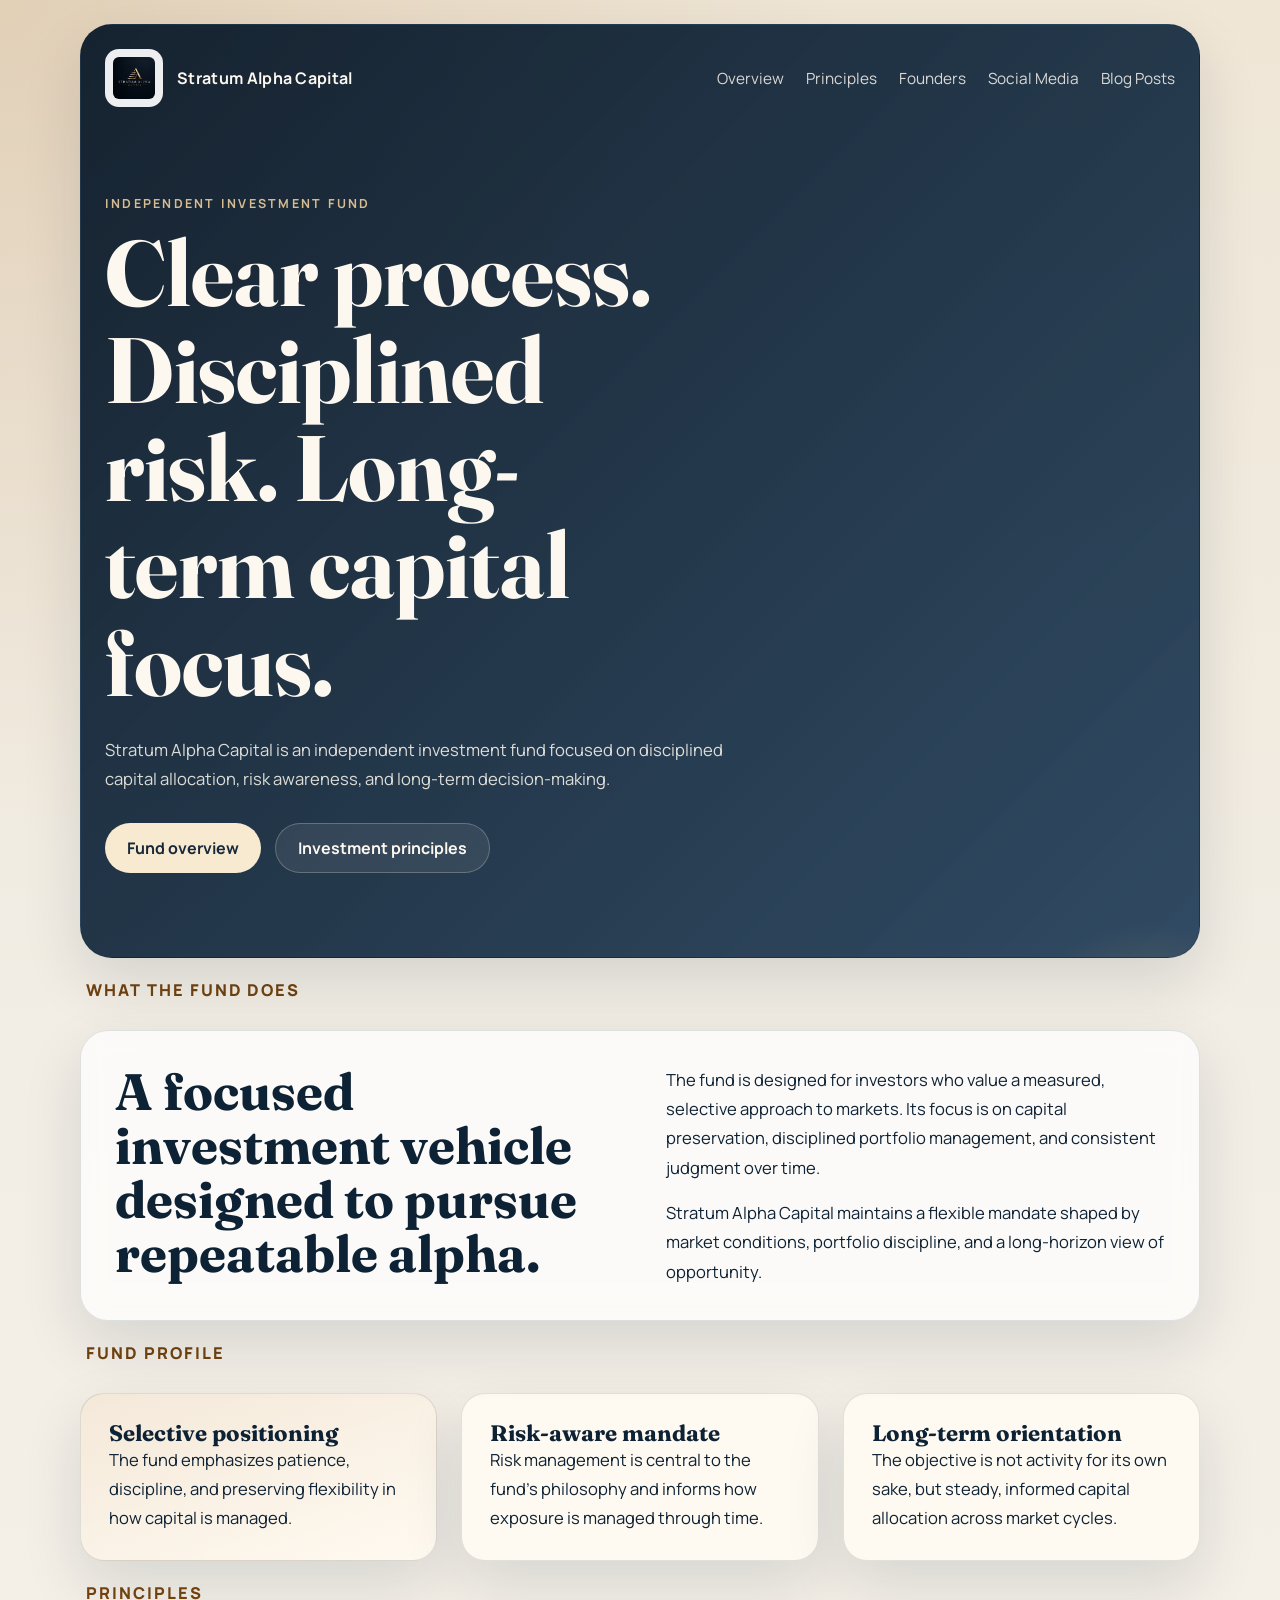
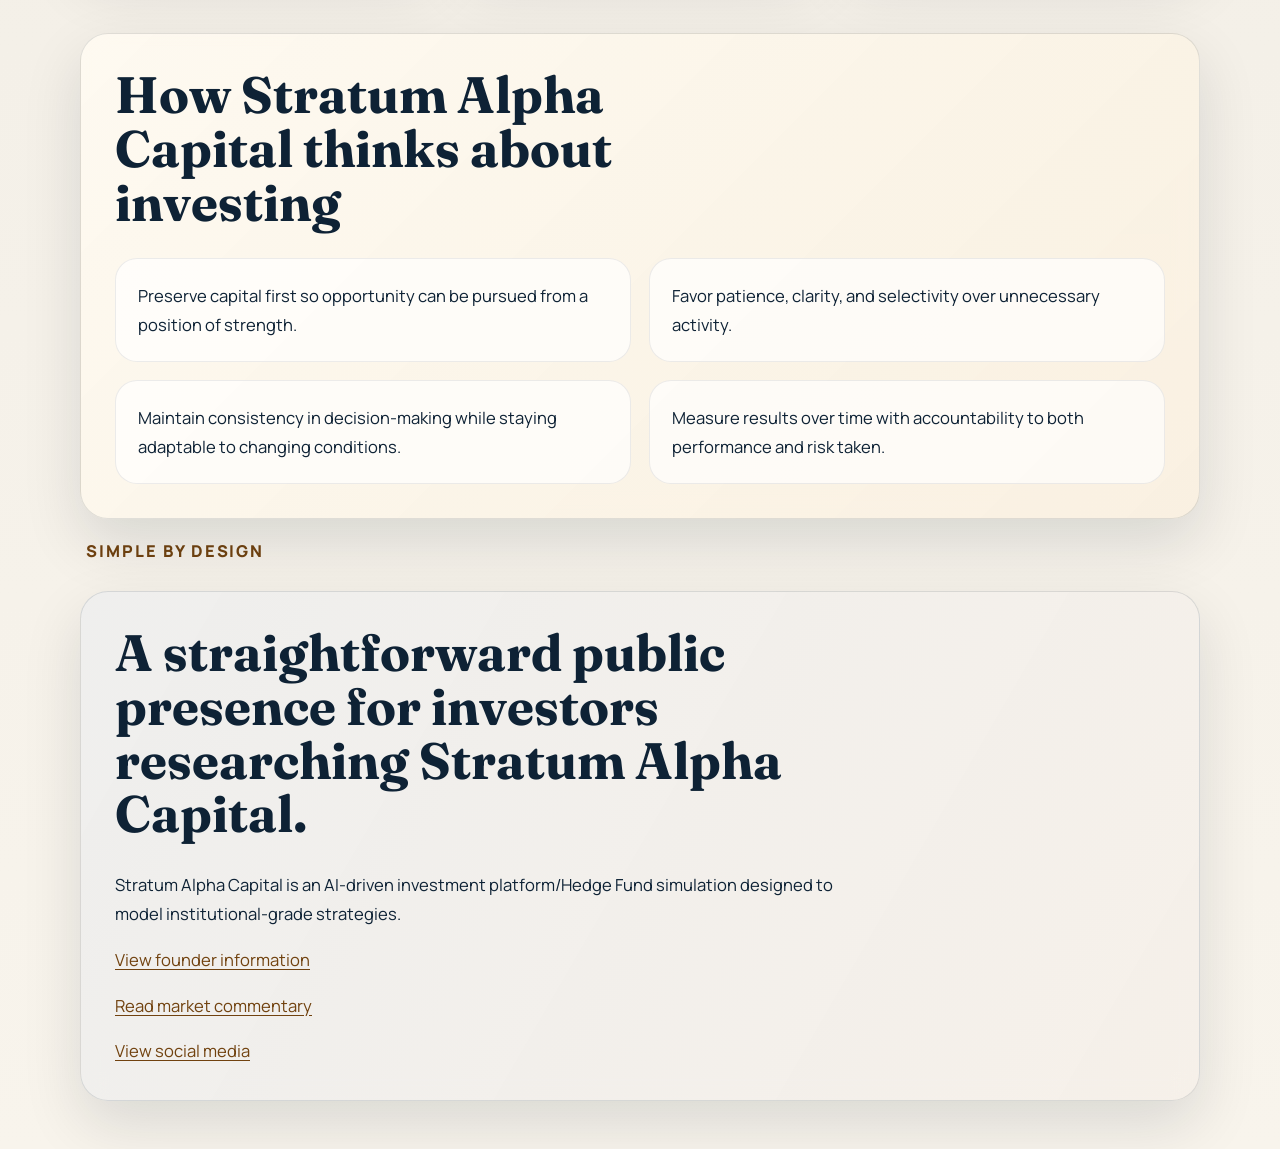
==== index.html @ b0ada4b4 "Update homepage footer copy" ====
<!DOCTYPE html>
<html lang="en">
<head>
  <meta charset="UTF-8">
  <meta name="viewport" content="width=device-width, initial-scale=1.0">
  <title>Stratum Alpha Capital | Disciplined Investment Strategy</title>
  <meta
    name="description"
    content="Stratum Alpha Capital is a disciplined investment fund focused on research, risk management, and consistent decision-making across liquid markets."
  >
  <meta name="robots" content="index, follow">
  <meta name="theme-color" content="#0d1b2a">
  <meta property="og:title" content="Stratum Alpha Capital">
  <meta
    property="og:description"
    content="A disciplined investment fund focused on research, risk management, and repeatable capital allocation."
  >
  <meta property="og:type" content="website">
  <link rel="canonical" href="https://www.stratumalphacapital.com/">
  <link rel="preconnect" href="https://fonts.googleapis.com">
  <link rel="preconnect" href="https://fonts.gstatic.com" crossorigin>
  <link
    href="https://fonts.googleapis.com/css2?family=Fraunces:wght@500;600;700&family=Manrope:wght@400;500;600;700&display=swap"
    rel="stylesheet"
  >
  <link rel="stylesheet" href="styles.css">
  <script type="application/ld+json">
    {
      "@context": "https://schema.org",
      "@type": "Organization",
      "name": "Stratum Alpha Capital",
      "description": "A disciplined investment fund focused on research, risk management, and repeatable capital allocation."
    }
  </script>
</head>
<body>
  <div class="page-shell">
    <header class="hero">
      <nav class="topbar" aria-label="Primary">
        <a class="brand" href="#top" aria-label="Stratum Alpha Capital home">
          <img src="assets/stratum-alpha-capital-logo.png" alt="Stratum Alpha Capital logo">
          <span>Stratum Alpha Capital</span>
        </a>
        <div class="nav-links">
          <a href="#overview">Overview</a>
          <a href="#principles">Principles</a>
          <a href="founders.html">Founders</a>
          <a href="social.html">Social Media</a>
          <a href="blog.html">Blog Posts</a>
        </div>
      </nav>

      <section class="hero-copy" id="top">
        <p class="eyebrow">Independent investment fund</p>
        <h1>Clear process. Disciplined risk. Long-term capital focus.</h1>
        <p class="lead">
          Stratum Alpha Capital is an independent investment fund focused on disciplined capital
          allocation, risk awareness, and long-term decision-making.
        </p>
        <div class="hero-actions">
          <a class="button button-primary" href="#overview">Fund overview</a>
          <a class="button button-secondary" href="#principles">Investment principles</a>
        </div>
      </section>
    </header>

    <main>
      <section class="profile-section" id="overview">
        <div class="section-heading">
          <p class="section-label">What the fund does</p>
        </div>
        <div class="panel two-column">
          <div>
            <h2>A focused investment vehicle designed to pursue repeatable alpha.</h2>
          </div>
          <div class="body-copy">
            <p>
              The fund is designed for investors who value a measured, selective approach to markets.
              Its focus is on capital preservation, disciplined portfolio management, and consistent judgment over time.
            </p>
            <p>
              Stratum Alpha Capital maintains a flexible mandate shaped by market conditions, portfolio
              discipline, and a long-horizon view of opportunity.
            </p>
          </div>
        </div>
      </section>

      <section class="profile-section">
        <div class="section-heading">
          <p class="section-label">Fund profile</p>
        </div>
        <div class="grid-section">
          <article class="card accent-card">
            <h3>Selective positioning</h3>
          <p>
            The fund emphasizes patience, discipline, and preserving flexibility in how capital is managed.
          </p>
        </article>
        <article class="card">
          <h3>Risk-aware mandate</h3>
          <p>
            Risk management is central to the fund's philosophy and informs how exposure is managed through time.
          </p>
        </article>
        <article class="card">
          <h3>Long-term orientation</h3>
          <p>
            The objective is not activity for its own sake, but steady, informed capital allocation across market cycles.
          </p>
        </article>
        </div>
      </section>

      <section class="profile-section" id="principles">
        <div class="section-heading">
          <p class="section-label">Principles</p>
        </div>
        <div class="panel principles-panel">
          <div class="panel-heading">
            <h2>How Stratum Alpha Capital thinks about investing</h2>
          </div>
          <div class="principles-list">
            <div>
              <p>Preserve capital first so opportunity can be pursued from a position of strength.</p>
            </div>
            <div>
              <p>Favor patience, clarity, and selectivity over unnecessary activity.</p>
            </div>
            <div>
              <p>Maintain consistency in decision-making while staying adaptable to changing conditions.</p>
            </div>
            <div>
              <p>Measure results over time with accountability to both performance and risk taken.</p>
            </div>
          </div>
        </div>
      </section>

      <section class="profile-section">
        <div class="section-heading">
          <p class="section-label">Simple by design</p>
        </div>
        <div class="closing">
          <div class="closing-copy">
            <h2>A straightforward public presence for investors researching Stratum Alpha Capital.</h2>
            <p>
              <br>
              Stratum Alpha Capital is an AI-driven investment platform/Hedge Fund simulation designed to model institutional-grade strategies.
            </p>
            <p>
              <a class="text-link" href="founders.html">View founder information</a>
            </p>
            <p>
              <a class="text-link" href="blog.html">Read market commentary</a>
            </p>
            <p>
              <a class="text-link" href="social.html">View social media</a>
            </p>
          </div>
        </div>
      </section>
    </main>
  </div>
</body>
</html>
---- styles.css ----
:root {
  --bg: #f2eee6;
  --surface: rgba(255, 255, 255, 0.72);
  --surface-strong: #fffaf1;
  --ink: #0e2235;
  --muted: #536273;
  --line: rgba(14, 34, 53, 0.12);
  --accent: #a56a2a;
  --accent-deep: #71420f;
  --hero: linear-gradient(135deg, rgba(13, 27, 42, 0.96), rgba(27, 56, 84, 0.9));
  --shadow: 0 24px 60px rgba(11, 25, 40, 0.12);
}

* {
  box-sizing: border-box;
}

html {
  scroll-behavior: smooth;
}

body {
  margin: 0;
  font-family: "Manrope", "Segoe UI", sans-serif;
  color: var(--ink);
  background:
    radial-gradient(circle at top left, rgba(165, 106, 42, 0.18), transparent 28%),
    linear-gradient(180deg, #efe6d6 0%, var(--bg) 40%, #f8f4ec 100%);
}

img {
  display: block;
  max-width: 100%;
}

a {
  color: inherit;
  text-decoration: none;
}

.text-link {
  color: var(--accent-deep);
  text-decoration: underline;
  text-underline-offset: 3px;
}

.page-shell {
  width: min(1120px, calc(100% - 32px));
  margin: 24px auto 48px;
}

.hero,
.panel,
.card,
.closing {
  border: 1px solid var(--line);
  box-shadow: var(--shadow);
}

.hero {
  position: relative;
  overflow: hidden;
  padding: 24px;
  border-radius: 32px;
  background: var(--hero);
  color: #fdf8ef;
}

.founders-hero .hero-copy {
  max-width: 560px;
  padding-bottom: 42px;
}

.hero::after {
  content: "";
  position: absolute;
  inset: auto -10% -30% auto;
  width: 320px;
  height: 320px;
  border-radius: 50%;
  background: radial-gradient(circle, rgba(212, 174, 113, 0.3), transparent 68%);
}

.topbar {
  display: flex;
  align-items: center;
  justify-content: space-between;
  gap: 20px;
}

.brand {
  display: inline-flex;
  align-items: center;
  gap: 14px;
  font-weight: 700;
  letter-spacing: 0.02em;
}

.brand img {
  width: 58px;
  height: 58px;
  object-fit: contain;
  border-radius: 14px;
  background: rgba(255, 255, 255, 0.92);
  padding: 8px;
}

.nav-links {
  display: flex;
  gap: 22px;
  color: rgba(253, 248, 239, 0.84);
  font-size: 0.96rem;
}

.hero-copy {
  position: relative;
  z-index: 1;
  max-width: 720px;
  padding: 88px 0 60px;
}

.eyebrow,
.section-label {
  margin: 0 0 12px;
  text-transform: uppercase;
  font-weight: 700;
}

.eyebrow {
  letter-spacing: 0.18em;
  font-size: 0.78rem;
  color: #d5bc91;
}

.section-label {
  letter-spacing: 0.12em;
  font-size: 1.02rem;
  font-weight: 800;
  line-height: 1.1;
}

h1,
h2,
h3 {
  margin: 0;
  font-family: "Fraunces", Georgia, serif;
  line-height: 1.05;
}

h1 {
  font-size: clamp(3rem, 8vw, 5.8rem);
  max-width: 10ch;
}

h2 {
  font-size: clamp(2rem, 4vw, 3.2rem);
}

h3 {
  font-size: 1.4rem;
}

.lead,
.body-copy p,
.card p,
.closing-copy p,
.principles-list p {
  line-height: 1.75;
  font-size: 1.04rem;
}

.lead {
  max-width: 620px;
  margin: 24px 0 0;
  color: rgba(253, 248, 239, 0.86);
}

.hero-actions {
  display: flex;
  flex-wrap: wrap;
  gap: 14px;
  margin-top: 30px;
}

.button {
  display: inline-flex;
  align-items: center;
  justify-content: center;
  min-height: 50px;
  padding: 0 22px;
  border-radius: 999px;
  font-weight: 700;
  transition: transform 180ms ease, background-color 180ms ease, color 180ms ease;
}

.button:hover {
  transform: translateY(-1px);
}

.button-primary {
  background: #f8ead0;
  color: #17283b;
}

.button-secondary {
  border: 1px solid rgba(253, 248, 239, 0.24);
  background: rgba(253, 248, 239, 0.08);
}

main {
  display: grid;
  gap: 24px;
  margin-top: 24px;
}

.panel,
.closing {
  border-radius: 28px;
  padding: 34px;
  background: var(--surface);
  backdrop-filter: blur(12px);
}

.two-column {
  display: grid;
  grid-template-columns: 1.05fr 1fr;
  gap: 28px;
  align-items: start;
}

.section-label {
  color: var(--accent-deep);
}

.body-copy p:first-child,
.card p,
.closing-copy p,
.principles-list p {
  margin-top: 0;
}

.body-copy p:last-child,
.card p:last-child,
.closing-copy p:last-child,
.principles-list p:last-child {
  margin-bottom: 0;
}

.profile-section {
  display: grid;
  gap: 18px;
}

.section-heading {
  padding: 0 6px;
}

.grid-section {
  display: grid;
  grid-template-columns: repeat(3, minmax(0, 1fr));
  gap: 24px;
}

.card {
  padding: 28px;
  border-radius: 24px;
  background: var(--surface-strong);
}

.accent-card {
  background:
    linear-gradient(160deg, rgba(165, 106, 42, 0.12), rgba(255, 250, 241, 0.96)),
    var(--surface-strong);
}

.principles-panel {
  background:
    linear-gradient(135deg, rgba(255, 250, 241, 0.88), rgba(249, 240, 224, 0.92));
}

.panel-heading {
  max-width: 640px;
}

.principles-list {
  display: grid;
  grid-template-columns: repeat(2, minmax(0, 1fr));
  gap: 18px;
  margin-top: 28px;
}

.principles-list div {
  padding: 22px;
  border-radius: 22px;
  background: rgba(255, 255, 255, 0.65);
  border: 1px solid rgba(14, 34, 53, 0.08);
}


.closing {
  background:
    linear-gradient(120deg, rgba(13, 27, 42, 0.06), rgba(165, 106, 42, 0.08)),
    var(--surface);
}

.closing-copy {
  max-width: 760px;
}

.blog-post-list {
  display: grid;
  gap: 24px;
}

.blog-post-card {
  padding: 34px;
}

.blog-post-copy {
  max-width: 820px;
}

.blog-post-summary {
  margin: 18px 0 0;
  font-weight: 700;
  color: var(--muted);
}

.blog-post-links {
  display: flex;
  flex-wrap: wrap;
  gap: 16px;
  margin-top: 20px;
}

.blog-post-copy code {
  padding: 2px 8px;
  border-radius: 999px;
  background: rgba(14, 34, 53, 0.08);
  font-family: "Manrope", "Segoe UI", sans-serif;
  font-size: 0.94rem;
}

@media (max-width: 900px) {
  .topbar,
  .two-column,
  .grid-section,
  .principles-list {
    grid-template-columns: 1fr;
  }

  .topbar {
    flex-direction: column;
    align-items: flex-start;
  }

  .nav-links {
    flex-wrap: wrap;
    gap: 14px;
  }

  .hero-copy {
    padding-top: 54px;
  }
}

@media (max-width: 640px) {
  .page-shell {
    width: min(100% - 20px, 1120px);
    margin: 10px auto 24px;
  }

  .hero,
  .panel,
  .card,
  .closing {
    border-radius: 24px;
  }

  .hero,
  .panel,
  .closing,
  .card {
    padding: 22px;
  }

  h1 {
    max-width: 12ch;
  }

  .button {
    width: 100%;
  }
}
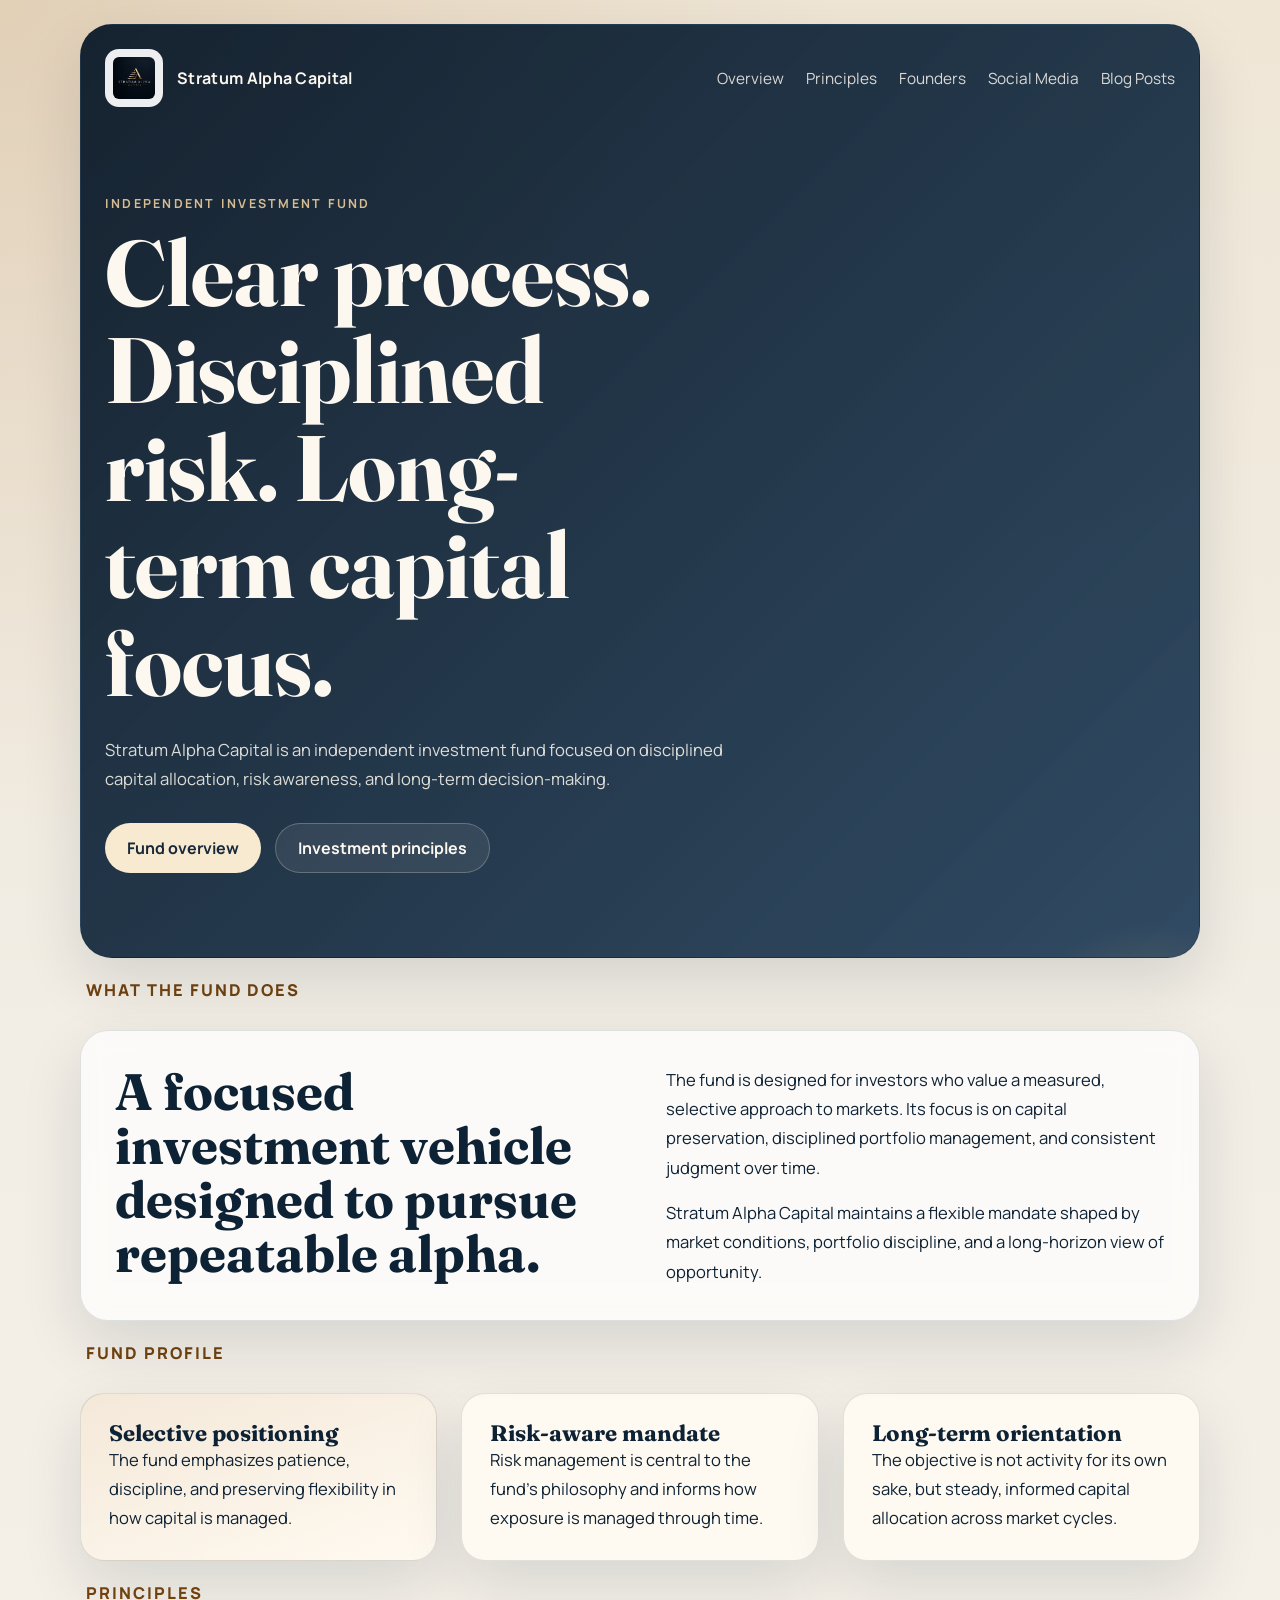
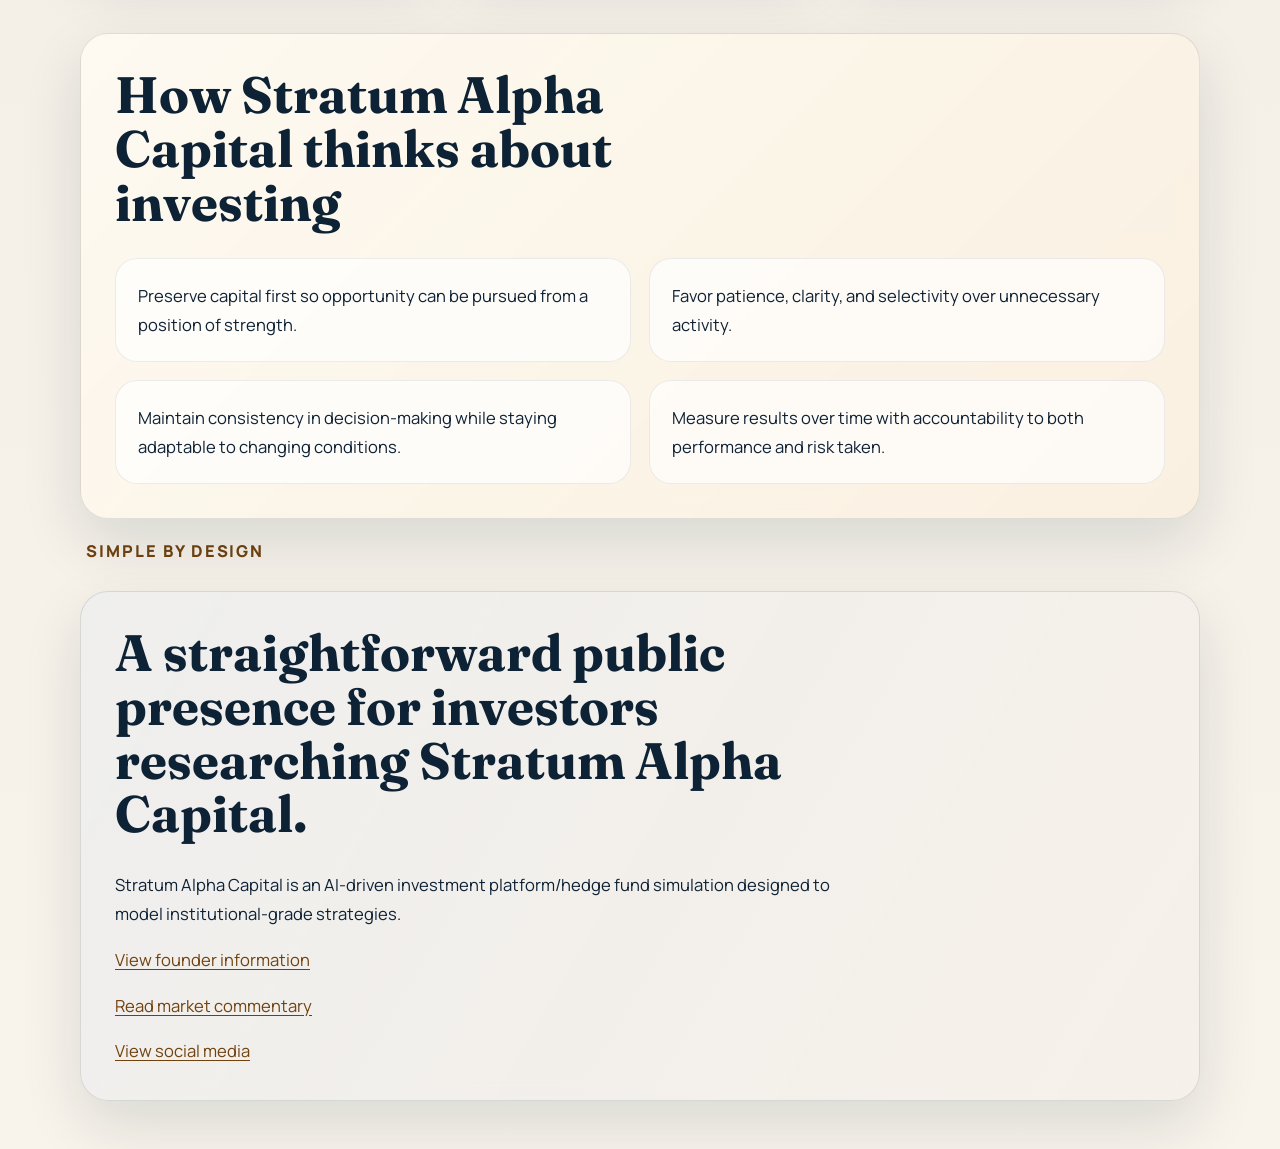
==== commit 11346cf8: "Lowercase hedge fund in footer" ====
--- a/index.html
+++ b/index.html
@@ -146,7 +146,7 @@
             <h2>A straightforward public presence for investors researching Stratum Alpha Capital.</h2>
             <p>
               <br>
-              Stratum Alpha Capital is an AI-driven investment platform/Hedge Fund simulation designed to model institutional-grade strategies.
+              Stratum Alpha Capital is an AI-driven investment platform/hedge fund simulation designed to model institutional-grade strategies.
             </p>
             <p>
               <a class="text-link" href="founders.html">View founder information</a>
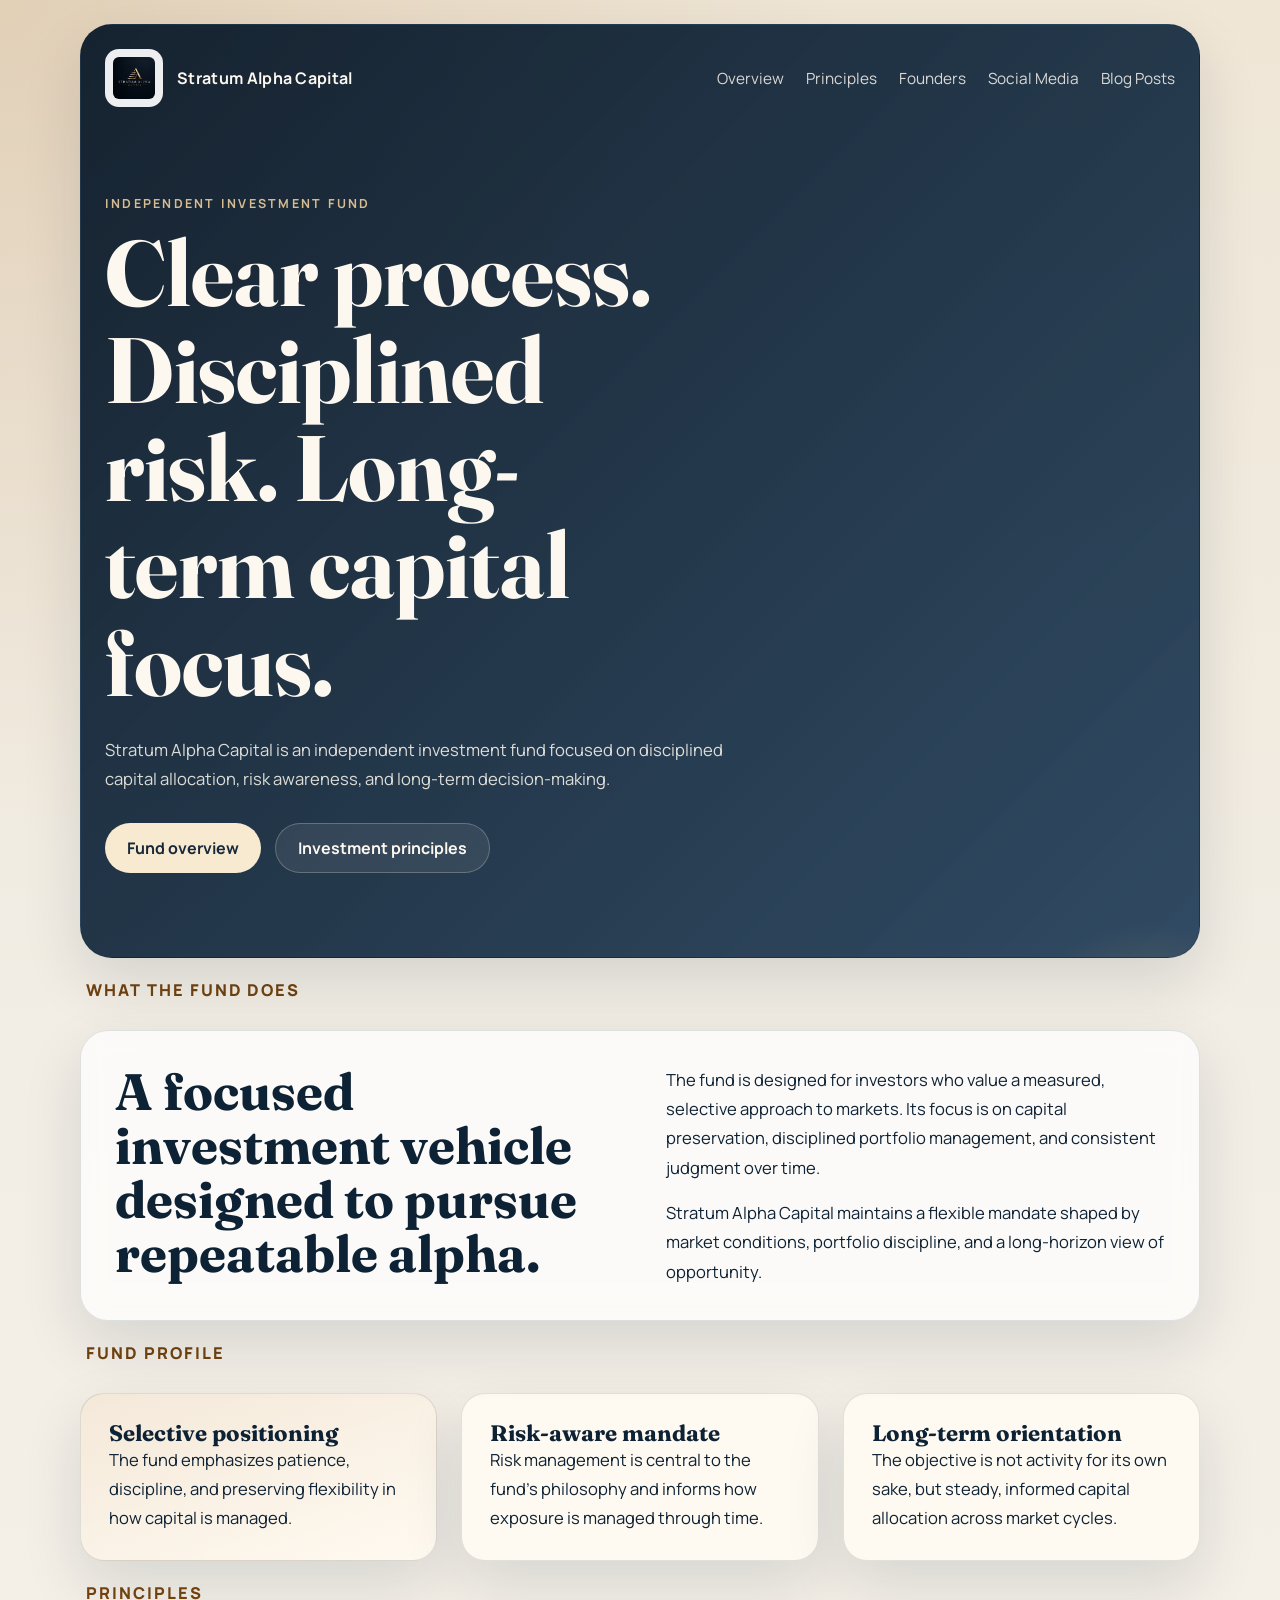
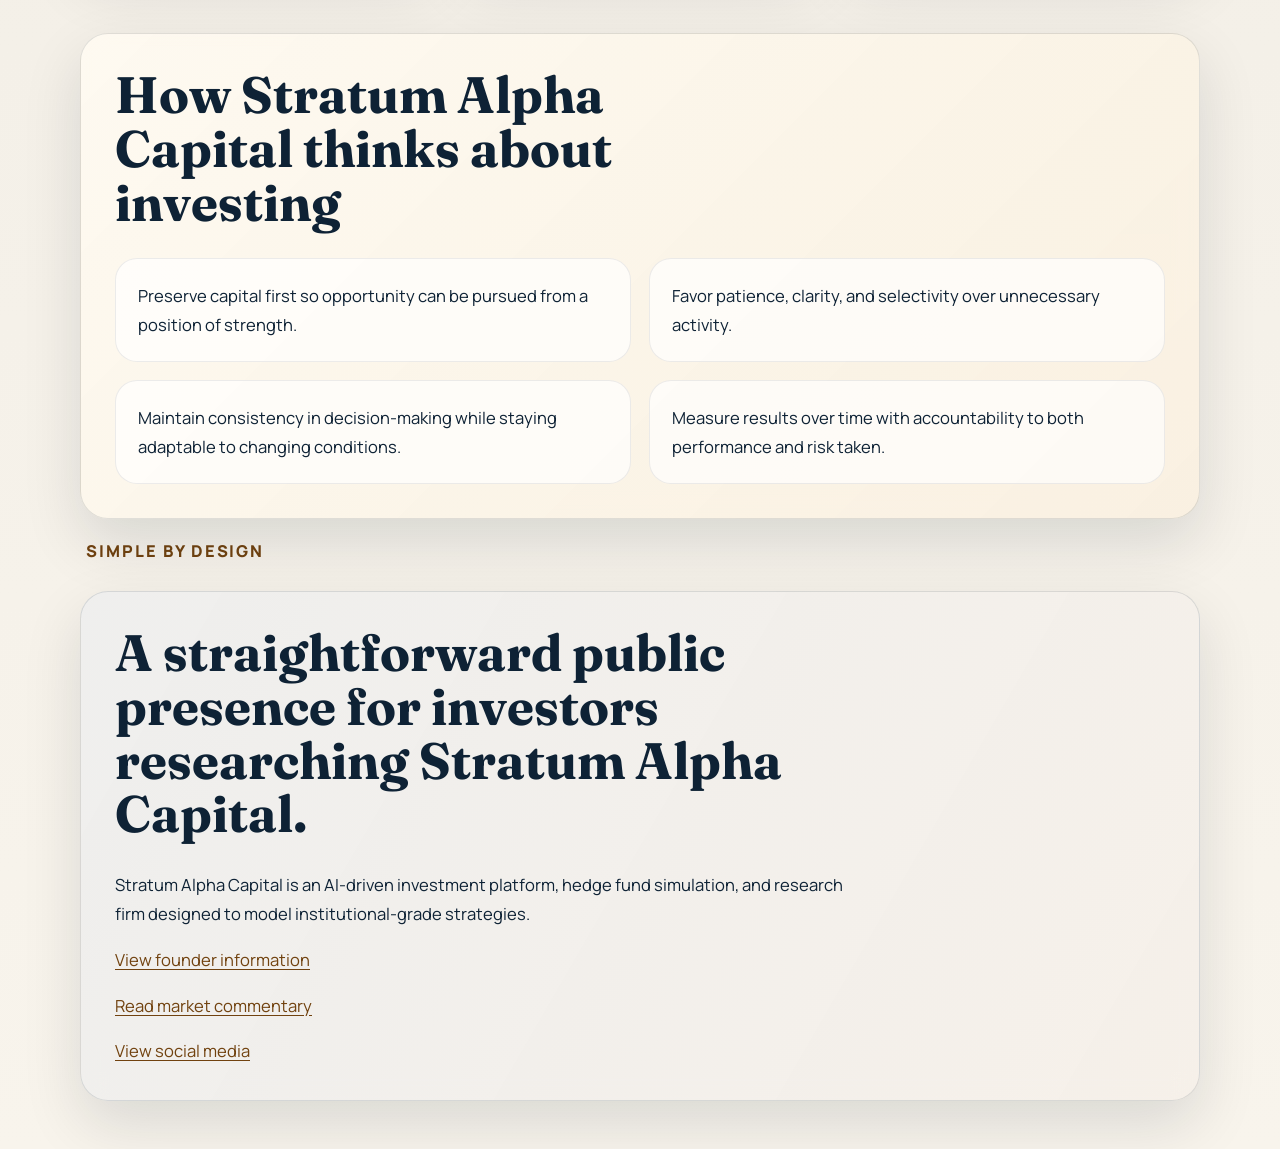
==== commit 59875102: "Update homepage footer copy" ====
--- a/index.html
+++ b/index.html
@@ -146,7 +146,7 @@
             <h2>A straightforward public presence for investors researching Stratum Alpha Capital.</h2>
             <p>
               <br>
-              Stratum Alpha Capital is an AI-driven investment platform/hedge fund simulation designed to model institutional-grade strategies.
+              Stratum Alpha Capital is an AI-driven investment platform, hedge fund simulation, and research firm designed to model institutional-grade strategies.
             </p>
             <p>
               <a class="text-link" href="founders.html">View founder information</a>
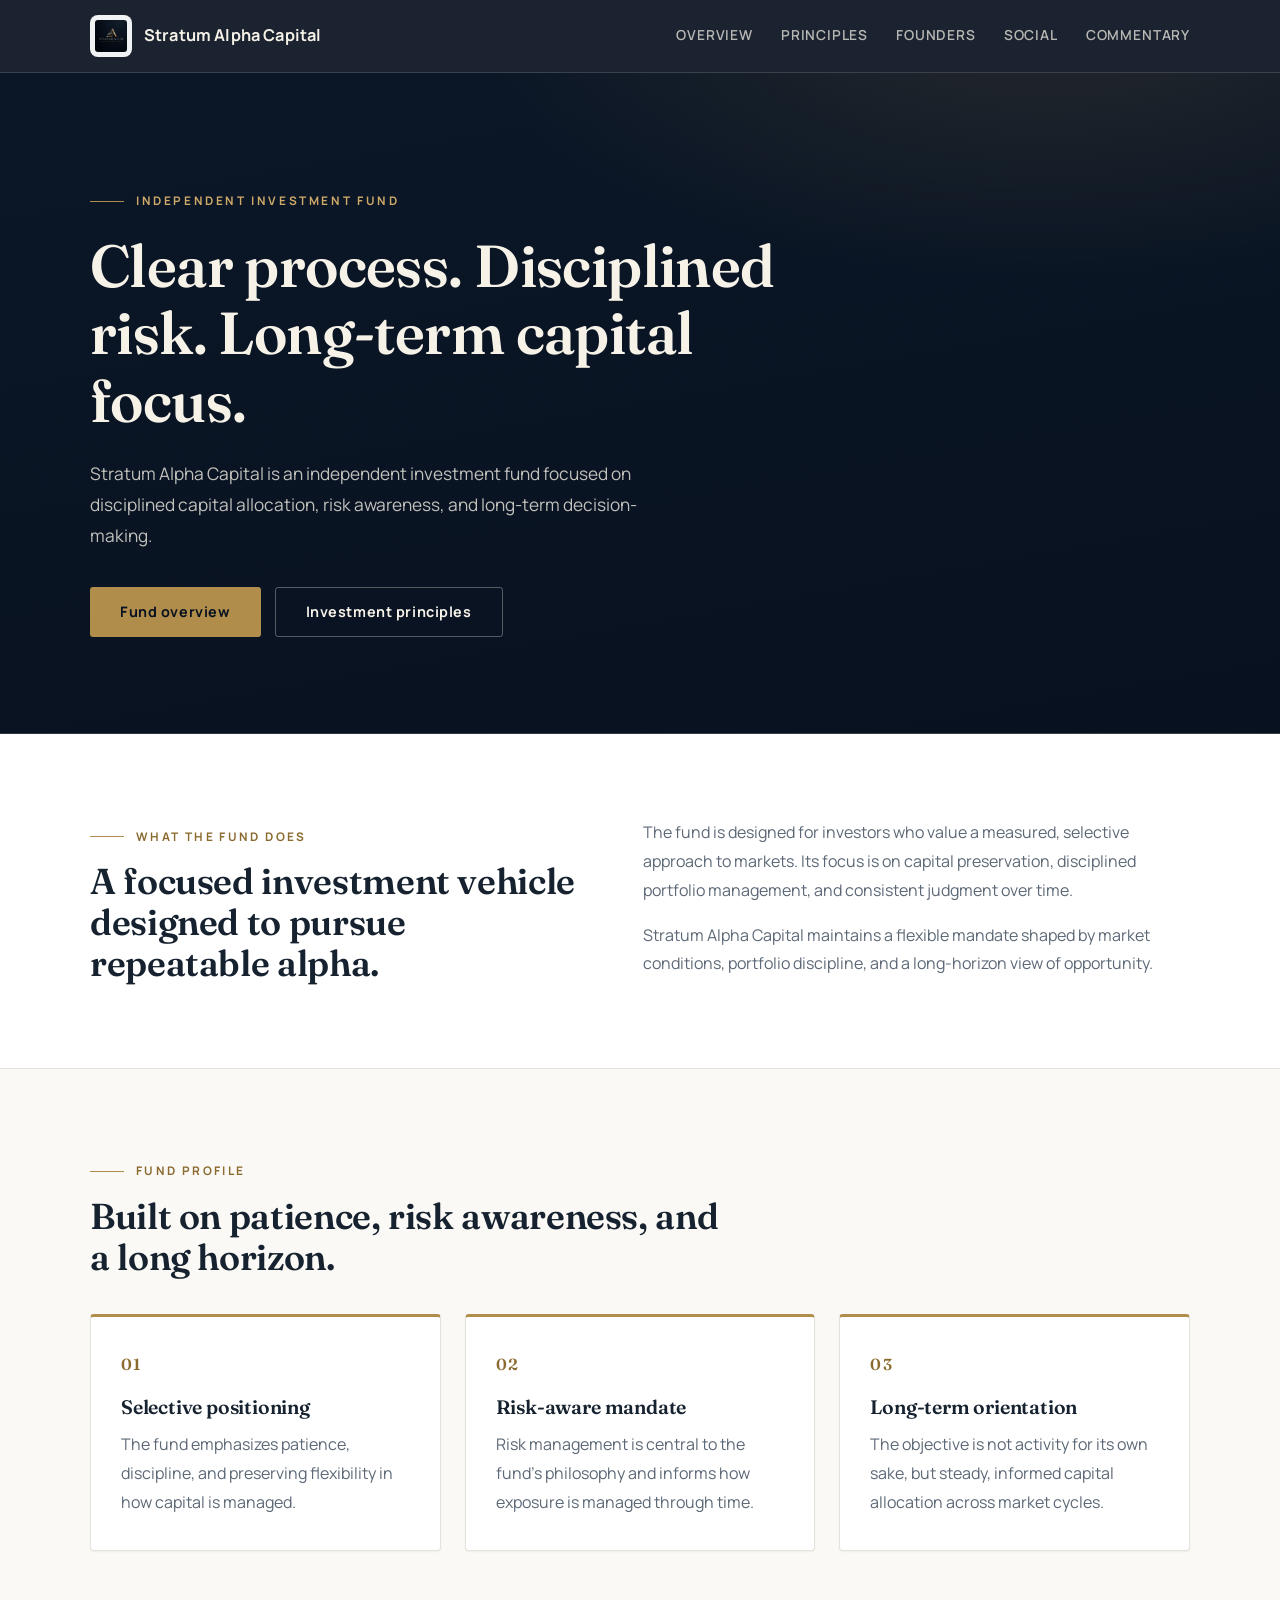
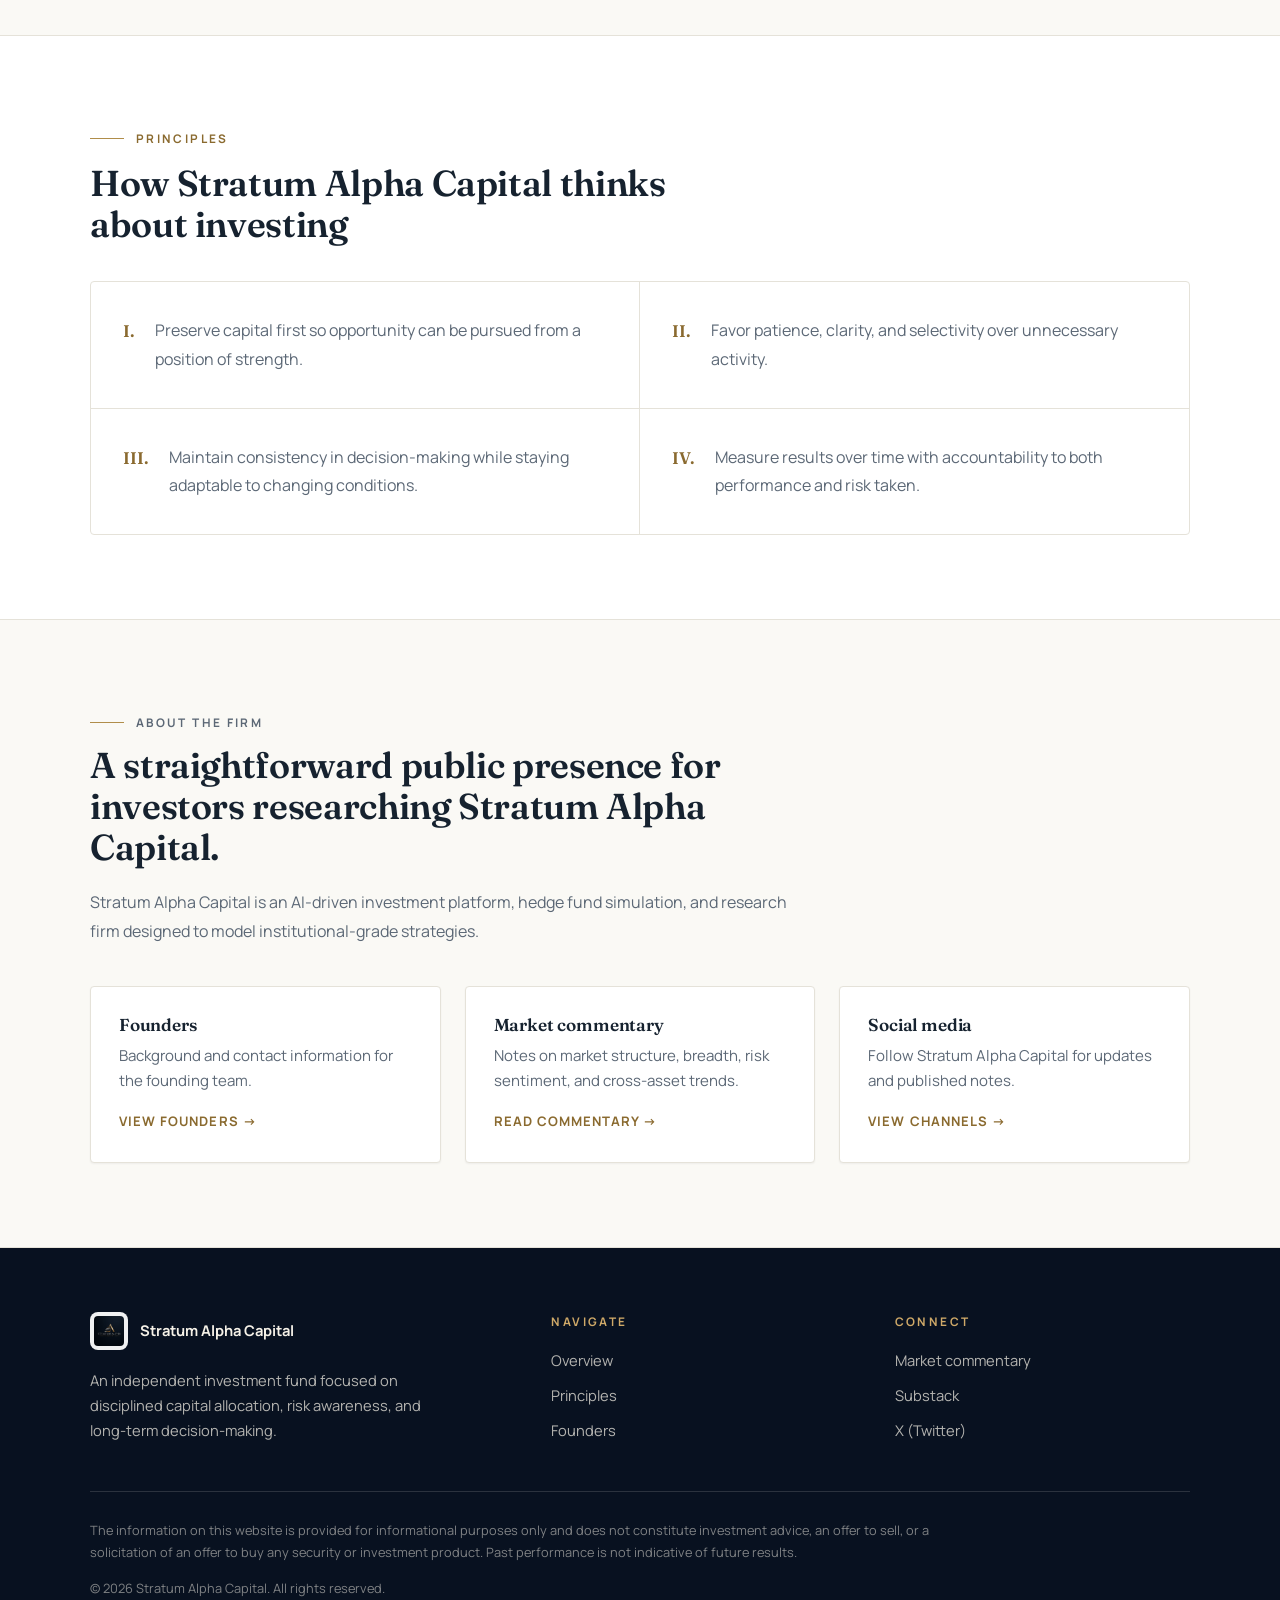
==== commit a07fda51: "Redesign site with a more professional, institutional look - Replace card-shell layout with full-wid" ====
--- a/index.html
+++ b/index.html
@@ -9,14 +9,16 @@
     content="Stratum Alpha Capital is a disciplined investment fund focused on research, risk management, and consistent decision-making across liquid markets."
   >
   <meta name="robots" content="index, follow">
-  <meta name="theme-color" content="#0d1b2a">
+  <meta name="theme-color" content="#081120">
   <meta property="og:title" content="Stratum Alpha Capital">
   <meta
     property="og:description"
     content="A disciplined investment fund focused on research, risk management, and repeatable capital allocation."
   >
   <meta property="og:type" content="website">
+  <meta property="og:url" content="https://www.stratumalphacapital.com/">
   <link rel="canonical" href="https://www.stratumalphacapital.com/">
+  <link rel="icon" type="image/png" href="assets/stratum-alpha-capital-logo.png">
   <link rel="preconnect" href="https://fonts.googleapis.com">
   <link rel="preconnect" href="https://fonts.gstatic.com" crossorigin>
   <link
@@ -29,30 +31,33 @@
       "@context": "https://schema.org",
       "@type": "Organization",
       "name": "Stratum Alpha Capital",
+      "url": "https://www.stratumalphacapital.com/",
       "description": "A disciplined investment fund focused on research, risk management, and repeatable capital allocation."
     }
   </script>
 </head>
-<body>
-  <div class="page-shell">
-    <header class="hero">
-      <nav class="topbar" aria-label="Primary">
-        <a class="brand" href="#top" aria-label="Stratum Alpha Capital home">
-          <img src="assets/stratum-alpha-capital-logo.png" alt="Stratum Alpha Capital logo">
-          <span>Stratum Alpha Capital</span>
-        </a>
-        <div class="nav-links">
-          <a href="#overview">Overview</a>
-          <a href="#principles">Principles</a>
-          <a href="founders.html">Founders</a>
-          <a href="social.html">Social Media</a>
-          <a href="blog.html">Blog Posts</a>
-        </div>
-      </nav>
-
-      <section class="hero-copy" id="top">
+<body id="top">
+  <header class="site-header">
+    <nav class="topbar container" aria-label="Primary">
+      <a class="brand" href="#top" aria-label="Stratum Alpha Capital home">
+        <img src="assets/stratum-alpha-capital-logo.png" alt="Stratum Alpha Capital logo">
+        <span>Stratum Alpha Capital</span>
+      </a>
+      <div class="nav-links">
+        <a href="#overview">Overview</a>
+        <a href="#principles">Principles</a>
+        <a href="founders.html">Founders</a>
+        <a href="social.html">Social</a>
+        <a href="blog.html">Commentary</a>
+      </div>
+    </nav>
+  </header>
+
+  <section class="hero">
+    <div class="container">
+      <div class="hero-copy">
         <p class="eyebrow">Independent investment fund</p>
-        <h1>Clear process. Disciplined risk. Long-term capital focus.</h1>
+        <h1>Clear process. Disciplined risk. Long&#8209;term capital focus.</h1>
         <p class="lead">
           Stratum Alpha Capital is an independent investment fund focused on disciplined capital
           allocation, risk awareness, and long-term decision-making.
@@ -61,106 +66,159 @@
           <a class="button button-primary" href="#overview">Fund overview</a>
           <a class="button button-secondary" href="#principles">Investment principles</a>
         </div>
-      </section>
-    </header>
-
-    <main>
-      <section class="profile-section" id="overview">
-        <div class="section-heading">
+      </div>
+    </div>
+  </section>
+
+  <main>
+    <section class="section section-alt" id="overview">
+      <div class="container two-column">
+        <div>
           <p class="section-label">What the fund does</p>
-        </div>
-        <div class="panel two-column">
-          <div>
-            <h2>A focused investment vehicle designed to pursue repeatable alpha.</h2>
-          </div>
-          <div class="body-copy">
-            <p>
-              The fund is designed for investors who value a measured, selective approach to markets.
-              Its focus is on capital preservation, disciplined portfolio management, and consistent judgment over time.
-            </p>
-            <p>
-              Stratum Alpha Capital maintains a flexible mandate shaped by market conditions, portfolio
-              discipline, and a long-horizon view of opportunity.
-            </p>
-          </div>
-        </div>
-      </section>
-
-      <section class="profile-section">
+          <h2>A focused investment vehicle designed to pursue repeatable alpha.</h2>
+        </div>
+        <div class="body-copy">
+          <p>
+            The fund is designed for investors who value a measured, selective approach to markets.
+            Its focus is on capital preservation, disciplined portfolio management, and consistent judgment over time.
+          </p>
+          <p>
+            Stratum Alpha Capital maintains a flexible mandate shaped by market conditions, portfolio
+            discipline, and a long-horizon view of opportunity.
+          </p>
+        </div>
+      </div>
+    </section>
+
+    <section class="section">
+      <div class="container">
         <div class="section-heading">
           <p class="section-label">Fund profile</p>
+          <h2>Built on patience, risk awareness, and a long horizon.</h2>
         </div>
         <div class="grid-section">
-          <article class="card accent-card">
+          <article class="card">
+            <span class="card-number">01</span>
             <h3>Selective positioning</h3>
-          <p>
-            The fund emphasizes patience, discipline, and preserving flexibility in how capital is managed.
-          </p>
-        </article>
-        <article class="card">
-          <h3>Risk-aware mandate</h3>
-          <p>
-            Risk management is central to the fund's philosophy and informs how exposure is managed through time.
-          </p>
-        </article>
-        <article class="card">
-          <h3>Long-term orientation</h3>
-          <p>
-            The objective is not activity for its own sake, but steady, informed capital allocation across market cycles.
-          </p>
-        </article>
-        </div>
-      </section>
-
-      <section class="profile-section" id="principles">
+            <p>
+              The fund emphasizes patience, discipline, and preserving flexibility in how capital is managed.
+            </p>
+          </article>
+          <article class="card">
+            <span class="card-number">02</span>
+            <h3>Risk-aware mandate</h3>
+            <p>
+              Risk management is central to the fund's philosophy and informs how exposure is managed through time.
+            </p>
+          </article>
+          <article class="card">
+            <span class="card-number">03</span>
+            <h3>Long-term orientation</h3>
+            <p>
+              The objective is not activity for its own sake, but steady, informed capital allocation across market cycles.
+            </p>
+          </article>
+        </div>
+      </div>
+    </section>
+
+    <section class="section section-alt" id="principles">
+      <div class="container">
         <div class="section-heading">
           <p class="section-label">Principles</p>
-        </div>
-        <div class="panel principles-panel">
-          <div class="panel-heading">
-            <h2>How Stratum Alpha Capital thinks about investing</h2>
-          </div>
-          <div class="principles-list">
-            <div>
-              <p>Preserve capital first so opportunity can be pursued from a position of strength.</p>
-            </div>
-            <div>
-              <p>Favor patience, clarity, and selectivity over unnecessary activity.</p>
-            </div>
-            <div>
-              <p>Maintain consistency in decision-making while staying adaptable to changing conditions.</p>
-            </div>
-            <div>
-              <p>Measure results over time with accountability to both performance and risk taken.</p>
-            </div>
-          </div>
-        </div>
-      </section>
-
-      <section class="profile-section">
-        <div class="section-heading">
-          <p class="section-label">Simple by design</p>
-        </div>
-        <div class="closing">
-          <div class="closing-copy">
-            <h2>A straightforward public presence for investors researching Stratum Alpha Capital.</h2>
-            <p>
-              <br>
-              Stratum Alpha Capital is an AI-driven investment platform, hedge fund simulation, and research firm designed to model institutional-grade strategies.
-            </p>
-            <p>
-              <a class="text-link" href="founders.html">View founder information</a>
-            </p>
-            <p>
-              <a class="text-link" href="blog.html">Read market commentary</a>
-            </p>
-            <p>
-              <a class="text-link" href="social.html">View social media</a>
-            </p>
-          </div>
-        </div>
-      </section>
-    </main>
-  </div>
+          <h2>How Stratum Alpha Capital thinks about investing</h2>
+        </div>
+        <div class="principles-list">
+          <div>
+            <span class="principle-number">I.</span>
+            <p>Preserve capital first so opportunity can be pursued from a position of strength.</p>
+          </div>
+          <div>
+            <span class="principle-number">II.</span>
+            <p>Favor patience, clarity, and selectivity over unnecessary activity.</p>
+          </div>
+          <div>
+            <span class="principle-number">III.</span>
+            <p>Maintain consistency in decision-making while staying adaptable to changing conditions.</p>
+          </div>
+          <div>
+            <span class="principle-number">IV.</span>
+            <p>Measure results over time with accountability to both performance and risk taken.</p>
+          </div>
+        </div>
+      </div>
+    </section>
+
+    <section class="section">
+      <div class="container">
+        <div class="closing-copy">
+          <p class="section-label">About the firm</p>
+          <h2>A straightforward public presence for investors researching Stratum Alpha Capital.</h2>
+          <p style="margin-top: 20px;">
+            Stratum Alpha Capital is an AI-driven investment platform, hedge fund simulation, and research
+            firm designed to model institutional-grade strategies.
+          </p>
+        </div>
+        <div class="link-grid">
+          <a class="link-card" href="founders.html">
+            <h3>Founders</h3>
+            <p>Background and contact information for the founding team.</p>
+            <span class="link-card-cta">View founders &rarr;</span>
+          </a>
+          <a class="link-card" href="blog.html">
+            <h3>Market commentary</h3>
+            <p>Notes on market structure, breadth, risk sentiment, and cross-asset trends.</p>
+            <span class="link-card-cta">Read commentary &rarr;</span>
+          </a>
+          <a class="link-card" href="social.html">
+            <h3>Social media</h3>
+            <p>Follow Stratum Alpha Capital for updates and published notes.</p>
+            <span class="link-card-cta">View channels &rarr;</span>
+          </a>
+        </div>
+      </div>
+    </section>
+  </main>
+
+  <footer class="site-footer">
+    <div class="container">
+      <div class="footer-main">
+        <div>
+          <div class="footer-brand">
+            <img src="assets/stratum-alpha-capital-logo.png" alt="Stratum Alpha Capital logo">
+            <span>Stratum Alpha Capital</span>
+          </div>
+          <p class="footer-tagline">
+            An independent investment fund focused on disciplined capital allocation,
+            risk awareness, and long-term decision-making.
+          </p>
+        </div>
+        <div>
+          <p class="footer-heading">Navigate</p>
+          <div class="footer-links">
+            <a href="#overview">Overview</a>
+            <a href="#principles">Principles</a>
+            <a href="founders.html">Founders</a>
+          </div>
+        </div>
+        <div>
+          <p class="footer-heading">Connect</p>
+          <div class="footer-links">
+            <a href="blog.html">Market commentary</a>
+            <a href="https://substack.com/@stratumalphacapital" target="_blank" rel="noopener noreferrer">Substack</a>
+            <a href="https://x.com/StratumAlphaCap" target="_blank" rel="noopener noreferrer">X (Twitter)</a>
+          </div>
+        </div>
+      </div>
+      <div class="footer-legal">
+        <p class="footer-disclaimer">
+          The information on this website is provided for informational purposes only and does not
+          constitute investment advice, an offer to sell, or a solicitation of an offer to buy any
+          security or investment product. Past performance is not indicative of future results.
+        </p>
+        <p class="footer-copyright">&copy; 2026 Stratum Alpha Capital. All rights reserved.</p>
+      </div>
+    </div>
+  </footer>
 </body>
 </html>
--- a/styles.css
+++ b/styles.css
@@ -1,14 +1,20 @@
 :root {
-  --bg: #f2eee6;
-  --surface: rgba(255, 255, 255, 0.72);
-  --surface-strong: #fffaf1;
-  --ink: #0e2235;
-  --muted: #536273;
-  --line: rgba(14, 34, 53, 0.12);
-  --accent: #a56a2a;
-  --accent-deep: #71420f;
-  --hero: linear-gradient(135deg, rgba(13, 27, 42, 0.96), rgba(27, 56, 84, 0.9));
-  --shadow: 0 24px 60px rgba(11, 25, 40, 0.12);
+  --navy-950: #081120;
+  --navy-900: #0b1727;
+  --navy-800: #102138;
+  --navy-700: #1a3354;
+  --paper: #faf9f5;
+  --surface: #ffffff;
+  --ink: #16222f;
+  --muted: #5c6876;
+  --line: #e5e2d9;
+  --line-dark: rgba(250, 248, 240, 0.14);
+  --gold: #b08d4a;
+  --gold-deep: #8a6a2f;
+  --gold-soft: rgba(176, 141, 74, 0.14);
+  --cream: #f5efe2;
+  --shadow-sm: 0 1px 2px rgba(11, 23, 39, 0.05);
+  --shadow-md: 0 10px 30px rgba(11, 23, 39, 0.1);
 }
 
 * {
@@ -22,10 +28,11 @@
 body {
   margin: 0;
   font-family: "Manrope", "Segoe UI", sans-serif;
+  font-size: 1rem;
+  line-height: 1.7;
   color: var(--ink);
-  background:
-    radial-gradient(circle at top left, rgba(165, 106, 42, 0.18), transparent 28%),
-    linear-gradient(180deg, #efe6d6 0%, var(--bg) 40%, #f8f4ec 100%);
+  background: var(--paper);
+  -webkit-font-smoothing: antialiased;
 }
 
 img {
@@ -38,105 +45,117 @@
   text-decoration: none;
 }
 
-.text-link {
-  color: var(--accent-deep);
-  text-decoration: underline;
-  text-underline-offset: 3px;
-}
-
-.page-shell {
-  width: min(1120px, calc(100% - 32px));
-  margin: 24px auto 48px;
-}
-
-.hero,
-.panel,
-.card,
-.closing {
-  border: 1px solid var(--line);
-  box-shadow: var(--shadow);
-}
-
-.hero {
-  position: relative;
-  overflow: hidden;
-  padding: 24px;
-  border-radius: 32px;
-  background: var(--hero);
-  color: #fdf8ef;
-}
-
-.founders-hero .hero-copy {
-  max-width: 560px;
-  padding-bottom: 42px;
-}
-
-.hero::after {
-  content: "";
-  position: absolute;
-  inset: auto -10% -30% auto;
-  width: 320px;
-  height: 320px;
-  border-radius: 50%;
-  background: radial-gradient(circle, rgba(212, 174, 113, 0.3), transparent 68%);
+.container {
+  width: min(1100px, calc(100% - 48px));
+  margin: 0 auto;
+}
+
+/* ---------- Header ---------- */
+
+.site-header {
+  position: sticky;
+  top: 0;
+  z-index: 20;
+  background: rgba(8, 17, 32, 0.92);
+  backdrop-filter: blur(10px);
+  border-bottom: 1px solid var(--line-dark);
+  color: #f6f2e8;
 }
 
 .topbar {
   display: flex;
   align-items: center;
   justify-content: space-between;
-  gap: 20px;
+  gap: 24px;
+  min-height: 72px;
+  padding: 10px 0;
 }
 
 .brand {
   display: inline-flex;
   align-items: center;
-  gap: 14px;
-  font-weight: 700;
-  letter-spacing: 0.02em;
+  gap: 12px;
+  font-weight: 700;
+  font-size: 1.02rem;
+  letter-spacing: 0.01em;
+  white-space: nowrap;
 }
 
 .brand img {
-  width: 58px;
-  height: 58px;
+  width: 42px;
+  height: 42px;
   object-fit: contain;
-  border-radius: 14px;
-  background: rgba(255, 255, 255, 0.92);
-  padding: 8px;
+  border-radius: 8px;
+  background: rgba(255, 255, 255, 0.94);
+  padding: 5px;
 }
 
 .nav-links {
   display: flex;
-  gap: 22px;
-  color: rgba(253, 248, 239, 0.84);
-  font-size: 0.96rem;
+  align-items: center;
+  gap: 28px;
+  font-size: 0.86rem;
+  font-weight: 600;
+  letter-spacing: 0.06em;
+  text-transform: uppercase;
+  color: rgba(246, 242, 232, 0.72);
+}
+
+.nav-links a {
+  padding: 6px 0;
+  border-bottom: 2px solid transparent;
+  transition: color 160ms ease, border-color 160ms ease;
+}
+
+.nav-links a:hover {
+  color: #ffffff;
+}
+
+.nav-links a[aria-current="page"] {
+  color: #ffffff;
+  border-bottom-color: var(--gold);
+}
+
+/* ---------- Hero ---------- */
+
+.hero {
+  position: relative;
+  overflow: hidden;
+  background:
+    radial-gradient(900px 420px at 82% -10%, rgba(176, 141, 74, 0.16), transparent 65%),
+    linear-gradient(170deg, var(--navy-900) 0%, var(--navy-950) 100%);
+  color: #f6f2e8;
+  border-bottom: 1px solid var(--line-dark);
 }
 
 .hero-copy {
   position: relative;
   z-index: 1;
-  max-width: 720px;
-  padding: 88px 0 60px;
-}
-
-.eyebrow,
-.section-label {
-  margin: 0 0 12px;
+  max-width: 760px;
+  padding: 110px 0 96px;
+}
+
+.hero-copy.hero-compact {
+  padding: 72px 0 64px;
+}
+
+.eyebrow {
+  display: inline-flex;
+  align-items: center;
+  gap: 12px;
+  margin: 0 0 20px;
   text-transform: uppercase;
-  font-weight: 700;
-}
-
-.eyebrow {
-  letter-spacing: 0.18em;
-  font-size: 0.78rem;
-  color: #d5bc91;
-}
-
-.section-label {
-  letter-spacing: 0.12em;
-  font-size: 1.02rem;
-  font-weight: 800;
-  line-height: 1.1;
+  letter-spacing: 0.22em;
+  font-size: 0.74rem;
+  font-weight: 700;
+  color: #cfa968;
+}
+
+.eyebrow::before {
+  content: "";
+  width: 34px;
+  height: 1px;
+  background: var(--gold);
 }
 
 h1,
@@ -144,42 +163,36 @@
 h3 {
   margin: 0;
   font-family: "Fraunces", Georgia, serif;
-  line-height: 1.05;
+  font-weight: 600;
+  line-height: 1.14;
+  letter-spacing: -0.01em;
 }
 
 h1 {
-  font-size: clamp(3rem, 8vw, 5.8rem);
-  max-width: 10ch;
+  font-size: clamp(2.3rem, 5vw, 3.7rem);
 }
 
 h2 {
-  font-size: clamp(2rem, 4vw, 3.2rem);
+  font-size: clamp(1.6rem, 3vw, 2.25rem);
 }
 
 h3 {
-  font-size: 1.4rem;
-}
-
-.lead,
-.body-copy p,
-.card p,
-.closing-copy p,
-.principles-list p {
-  line-height: 1.75;
-  font-size: 1.04rem;
+  font-size: 1.22rem;
 }
 
 .lead {
-  max-width: 620px;
+  max-width: 600px;
   margin: 24px 0 0;
-  color: rgba(253, 248, 239, 0.86);
+  font-size: 1.08rem;
+  line-height: 1.8;
+  color: rgba(246, 242, 232, 0.78);
 }
 
 .hero-actions {
   display: flex;
   flex-wrap: wrap;
   gap: 14px;
-  margin-top: 30px;
+  margin-top: 36px;
 }
 
 .button {
@@ -187,56 +200,78 @@
   align-items: center;
   justify-content: center;
   min-height: 50px;
-  padding: 0 22px;
-  border-radius: 999px;
-  font-weight: 700;
-  transition: transform 180ms ease, background-color 180ms ease, color 180ms ease;
-}
-
-.button:hover {
-  transform: translateY(-1px);
+  padding: 0 30px;
+  border-radius: 3px;
+  font-weight: 700;
+  font-size: 0.9rem;
+  letter-spacing: 0.04em;
+  transition: background-color 160ms ease, color 160ms ease, border-color 160ms ease;
 }
 
 .button-primary {
-  background: #f8ead0;
-  color: #17283b;
+  background: var(--gold);
+  color: var(--navy-950);
+}
+
+.button-primary:hover {
+  background: #c29d58;
 }
 
 .button-secondary {
-  border: 1px solid rgba(253, 248, 239, 0.24);
-  background: rgba(253, 248, 239, 0.08);
-}
-
-main {
-  display: grid;
-  gap: 24px;
-  margin-top: 24px;
-}
-
-.panel,
-.closing {
-  border-radius: 28px;
-  padding: 34px;
+  border: 1px solid rgba(246, 242, 232, 0.32);
+  color: #f6f2e8;
+}
+
+.button-secondary:hover {
+  border-color: rgba(246, 242, 232, 0.7);
+  background: rgba(246, 242, 232, 0.06);
+}
+
+/* ---------- Sections ---------- */
+
+.section {
+  padding: 84px 0;
+  border-bottom: 1px solid var(--line);
+}
+
+.section-alt {
   background: var(--surface);
-  backdrop-filter: blur(12px);
-}
-
-.two-column {
-  display: grid;
-  grid-template-columns: 1.05fr 1fr;
-  gap: 28px;
-  align-items: start;
+}
+
+.section-heading {
+  margin-bottom: 36px;
 }
 
 .section-label {
-  color: var(--accent-deep);
-}
-
-.body-copy p:first-child,
+  display: inline-flex;
+  align-items: center;
+  gap: 12px;
+  margin: 0 0 14px;
+  text-transform: uppercase;
+  letter-spacing: 0.2em;
+  font-size: 0.74rem;
+  font-weight: 700;
+  color: var(--gold-deep);
+}
+
+.section-label::before {
+  content: "";
+  width: 34px;
+  height: 1px;
+  background: var(--gold);
+}
+
+.section-heading h2 {
+  max-width: 640px;
+}
+
+.body-copy p,
 .card p,
 .closing-copy p,
 .principles-list p {
-  margin-top: 0;
+  margin: 0 0 1em;
+  color: var(--muted);
+  line-height: 1.8;
 }
 
 .body-copy p:last-child,
@@ -246,14 +281,27 @@
   margin-bottom: 0;
 }
 
-.profile-section {
-  display: grid;
-  gap: 18px;
-}
-
-.section-heading {
-  padding: 0 6px;
-}
+.two-column {
+  display: grid;
+  grid-template-columns: 1fr 1.1fr;
+  gap: 56px;
+  align-items: start;
+}
+
+.text-link {
+  color: var(--gold-deep);
+  font-weight: 600;
+  border-bottom: 1px solid rgba(138, 106, 47, 0.35);
+  padding-bottom: 1px;
+  transition: color 160ms ease, border-color 160ms ease;
+}
+
+.text-link:hover {
+  color: var(--navy-800);
+  border-bottom-color: var(--navy-800);
+}
+
+/* ---------- Cards ---------- */
 
 .grid-section {
   display: grid;
@@ -262,50 +310,159 @@
 }
 
 .card {
+  position: relative;
+  padding: 34px 30px;
+  background: var(--surface);
+  border: 1px solid var(--line);
+  border-top: 3px solid var(--gold);
+  border-radius: 4px;
+  box-shadow: var(--shadow-sm);
+  transition: box-shadow 200ms ease, transform 200ms ease;
+}
+
+.card:hover {
+  transform: translateY(-3px);
+  box-shadow: var(--shadow-md);
+}
+
+.card-number {
+  display: block;
+  margin-bottom: 18px;
+  font-family: "Fraunces", Georgia, serif;
+  font-size: 1rem;
+  font-weight: 600;
+  color: var(--gold-deep);
+  letter-spacing: 0.08em;
+}
+
+.card h3 {
+  margin-bottom: 12px;
+}
+
+/* ---------- Principles ---------- */
+
+.principles-list {
+  display: grid;
+  grid-template-columns: repeat(2, minmax(0, 1fr));
+  gap: 0;
+  border: 1px solid var(--line);
+  border-radius: 4px;
+  background: var(--surface);
+  overflow: hidden;
+}
+
+.principles-list > div {
+  display: flex;
+  gap: 20px;
+  padding: 34px 32px;
+  border-bottom: 1px solid var(--line);
+}
+
+.principles-list > div:nth-child(odd) {
+  border-right: 1px solid var(--line);
+}
+
+.principles-list > div:nth-last-child(-n + 2) {
+  border-bottom: none;
+}
+
+.principle-number {
+  flex-shrink: 0;
+  font-family: "Fraunces", Georgia, serif;
+  font-size: 1.05rem;
+  font-weight: 600;
+  color: var(--gold-deep);
+  line-height: 1.8;
+}
+
+/* ---------- Closing / link cards ---------- */
+
+.closing-copy {
+  max-width: 720px;
+}
+
+.link-grid {
+  display: grid;
+  grid-template-columns: repeat(3, minmax(0, 1fr));
+  gap: 24px;
+  margin-top: 40px;
+}
+
+.link-card {
+  display: block;
   padding: 28px;
-  border-radius: 24px;
-  background: var(--surface-strong);
-}
-
-.accent-card {
-  background:
-    linear-gradient(160deg, rgba(165, 106, 42, 0.12), rgba(255, 250, 241, 0.96)),
-    var(--surface-strong);
-}
-
-.principles-panel {
-  background:
-    linear-gradient(135deg, rgba(255, 250, 241, 0.88), rgba(249, 240, 224, 0.92));
-}
-
-.panel-heading {
-  max-width: 640px;
-}
-
-.principles-list {
-  display: grid;
-  grid-template-columns: repeat(2, minmax(0, 1fr));
-  gap: 18px;
-  margin-top: 28px;
-}
-
-.principles-list div {
-  padding: 22px;
-  border-radius: 22px;
-  background: rgba(255, 255, 255, 0.65);
-  border: 1px solid rgba(14, 34, 53, 0.08);
-}
-
-
-.closing {
-  background:
-    linear-gradient(120deg, rgba(13, 27, 42, 0.06), rgba(165, 106, 42, 0.08)),
-    var(--surface);
-}
-
-.closing-copy {
-  max-width: 760px;
-}
+  background: var(--surface);
+  border: 1px solid var(--line);
+  border-radius: 4px;
+  box-shadow: var(--shadow-sm);
+  transition: box-shadow 200ms ease, transform 200ms ease, border-color 200ms ease;
+}
+
+.link-card:hover {
+  transform: translateY(-3px);
+  border-color: var(--gold);
+  box-shadow: var(--shadow-md);
+}
+
+.link-card h3 {
+  margin-bottom: 8px;
+  font-size: 1.08rem;
+}
+
+.link-card p {
+  margin: 0;
+  font-size: 0.94rem;
+  color: var(--muted);
+}
+
+.link-card .link-card-cta {
+  display: inline-block;
+  margin-top: 16px;
+  font-size: 0.82rem;
+  font-weight: 700;
+  letter-spacing: 0.08em;
+  text-transform: uppercase;
+  color: var(--gold-deep);
+}
+
+/* ---------- Detail rows (founders / contact) ---------- */
+
+.detail-panel {
+  background: var(--surface);
+  border: 1px solid var(--line);
+  border-radius: 4px;
+  box-shadow: var(--shadow-sm);
+  padding: 44px 40px;
+}
+
+.detail-list {
+  margin: 28px 0 0;
+  border-top: 1px solid var(--line);
+}
+
+.detail-list > div {
+  display: grid;
+  grid-template-columns: 180px 1fr;
+  gap: 24px;
+  padding: 18px 0;
+  border-bottom: 1px solid var(--line);
+}
+
+.detail-term {
+  font-size: 0.78rem;
+  font-weight: 700;
+  letter-spacing: 0.14em;
+  text-transform: uppercase;
+  color: var(--muted);
+  padding-top: 3px;
+}
+
+.detail-value {
+  margin: 0;
+  color: var(--ink);
+}
+
+/* ---------- Blog ---------- */
 
 .blog-post-list {
   display: grid;
@@ -313,82 +470,183 @@
 }
 
 .blog-post-card {
-  padding: 34px;
+  padding: 40px;
+  background: var(--surface);
+  border: 1px solid var(--line);
+  border-radius: 4px;
+  box-shadow: var(--shadow-sm);
 }
 
 .blog-post-copy {
-  max-width: 820px;
+  max-width: 780px;
 }
 
 .blog-post-summary {
-  margin: 18px 0 0;
-  font-weight: 700;
+  margin: 16px 0 0;
   color: var(--muted);
 }
 
-.blog-post-links {
+/* ---------- Footer ---------- */
+
+.site-footer {
+  background: var(--navy-950);
+  color: rgba(246, 242, 232, 0.72);
+  font-size: 0.92rem;
+}
+
+.footer-main {
+  display: grid;
+  grid-template-columns: 1.4fr 1fr 1fr;
+  gap: 48px;
+  padding: 64px 0 48px;
+}
+
+.footer-brand {
   display: flex;
-  flex-wrap: wrap;
-  gap: 16px;
-  margin-top: 20px;
-}
-
-.blog-post-copy code {
-  padding: 2px 8px;
-  border-radius: 999px;
-  background: rgba(14, 34, 53, 0.08);
-  font-family: "Manrope", "Segoe UI", sans-serif;
-  font-size: 0.94rem;
-}
+  align-items: center;
+  gap: 12px;
+  margin-bottom: 18px;
+  font-weight: 700;
+  color: #f6f2e8;
+}
+
+.footer-brand img {
+  width: 38px;
+  height: 38px;
+  object-fit: contain;
+  border-radius: 8px;
+  background: rgba(255, 255, 255, 0.94);
+  padding: 4px;
+}
+
+.footer-tagline {
+  margin: 0;
+  max-width: 340px;
+  line-height: 1.7;
+}
+
+.footer-heading {
+  margin: 0 0 16px;
+  font-size: 0.74rem;
+  font-weight: 700;
+  letter-spacing: 0.2em;
+  text-transform: uppercase;
+  color: #cfa968;
+}
+
+.footer-links {
+  display: grid;
+  gap: 10px;
+}
+
+.footer-links a {
+  transition: color 160ms ease;
+}
+
+.footer-links a:hover {
+  color: #ffffff;
+}
+
+.footer-legal {
+  border-top: 1px solid var(--line-dark);
+  padding: 28px 0 36px;
+}
+
+.footer-disclaimer {
+  margin: 0 0 14px;
+  font-size: 0.8rem;
+  line-height: 1.7;
+  color: rgba(246, 242, 232, 0.5);
+  max-width: 860px;
+}
+
+.footer-copyright {
+  margin: 0;
+  font-size: 0.8rem;
+  color: rgba(246, 242, 232, 0.5);
+}
+
+/* ---------- Responsive ---------- */
 
 @media (max-width: 900px) {
-  .topbar,
   .two-column,
   .grid-section,
+  .link-grid {
+    grid-template-columns: 1fr;
+  }
+
+  .two-column {
+    gap: 28px;
+  }
+
   .principles-list {
     grid-template-columns: 1fr;
   }
 
+  .principles-list > div:nth-child(odd) {
+    border-right: none;
+  }
+
+  .principles-list > div:nth-last-child(-n + 2) {
+    border-bottom: 1px solid var(--line);
+  }
+
+  .principles-list > div:last-child {
+    border-bottom: none;
+  }
+
+  .footer-main {
+    grid-template-columns: 1fr;
+    gap: 36px;
+  }
+
   .topbar {
-    flex-direction: column;
-    align-items: flex-start;
+    flex-wrap: wrap;
+    justify-content: flex-start;
+    padding: 14px 0;
   }
 
   .nav-links {
     flex-wrap: wrap;
-    gap: 14px;
+    gap: 16px 22px;
   }
 
   .hero-copy {
-    padding-top: 54px;
+    padding: 72px 0 64px;
+  }
+
+  .section {
+    padding: 60px 0;
   }
 }
 
 @media (max-width: 640px) {
-  .page-shell {
-    width: min(100% - 20px, 1120px);
-    margin: 10px auto 24px;
-  }
-
-  .hero,
-  .panel,
-  .card,
-  .closing {
-    border-radius: 24px;
-  }
-
-  .hero,
-  .panel,
-  .closing,
-  .card {
-    padding: 22px;
-  }
-
-  h1 {
-    max-width: 12ch;
+  .container {
+    width: calc(100% - 32px);
+  }
+
+  .hero-copy {
+    padding: 56px 0 52px;
+  }
+
+  .hero-copy.hero-compact {
+    padding: 44px 0 40px;
   }
 
   .button {
     width: 100%;
   }
-}
+
+  .detail-panel {
+    padding: 30px 24px;
+  }
+
+  .detail-list > div {
+    grid-template-columns: 1fr;
+    gap: 4px;
+  }
+
+  .blog-post-card {
+    padding: 28px 24px;
+  }
+}
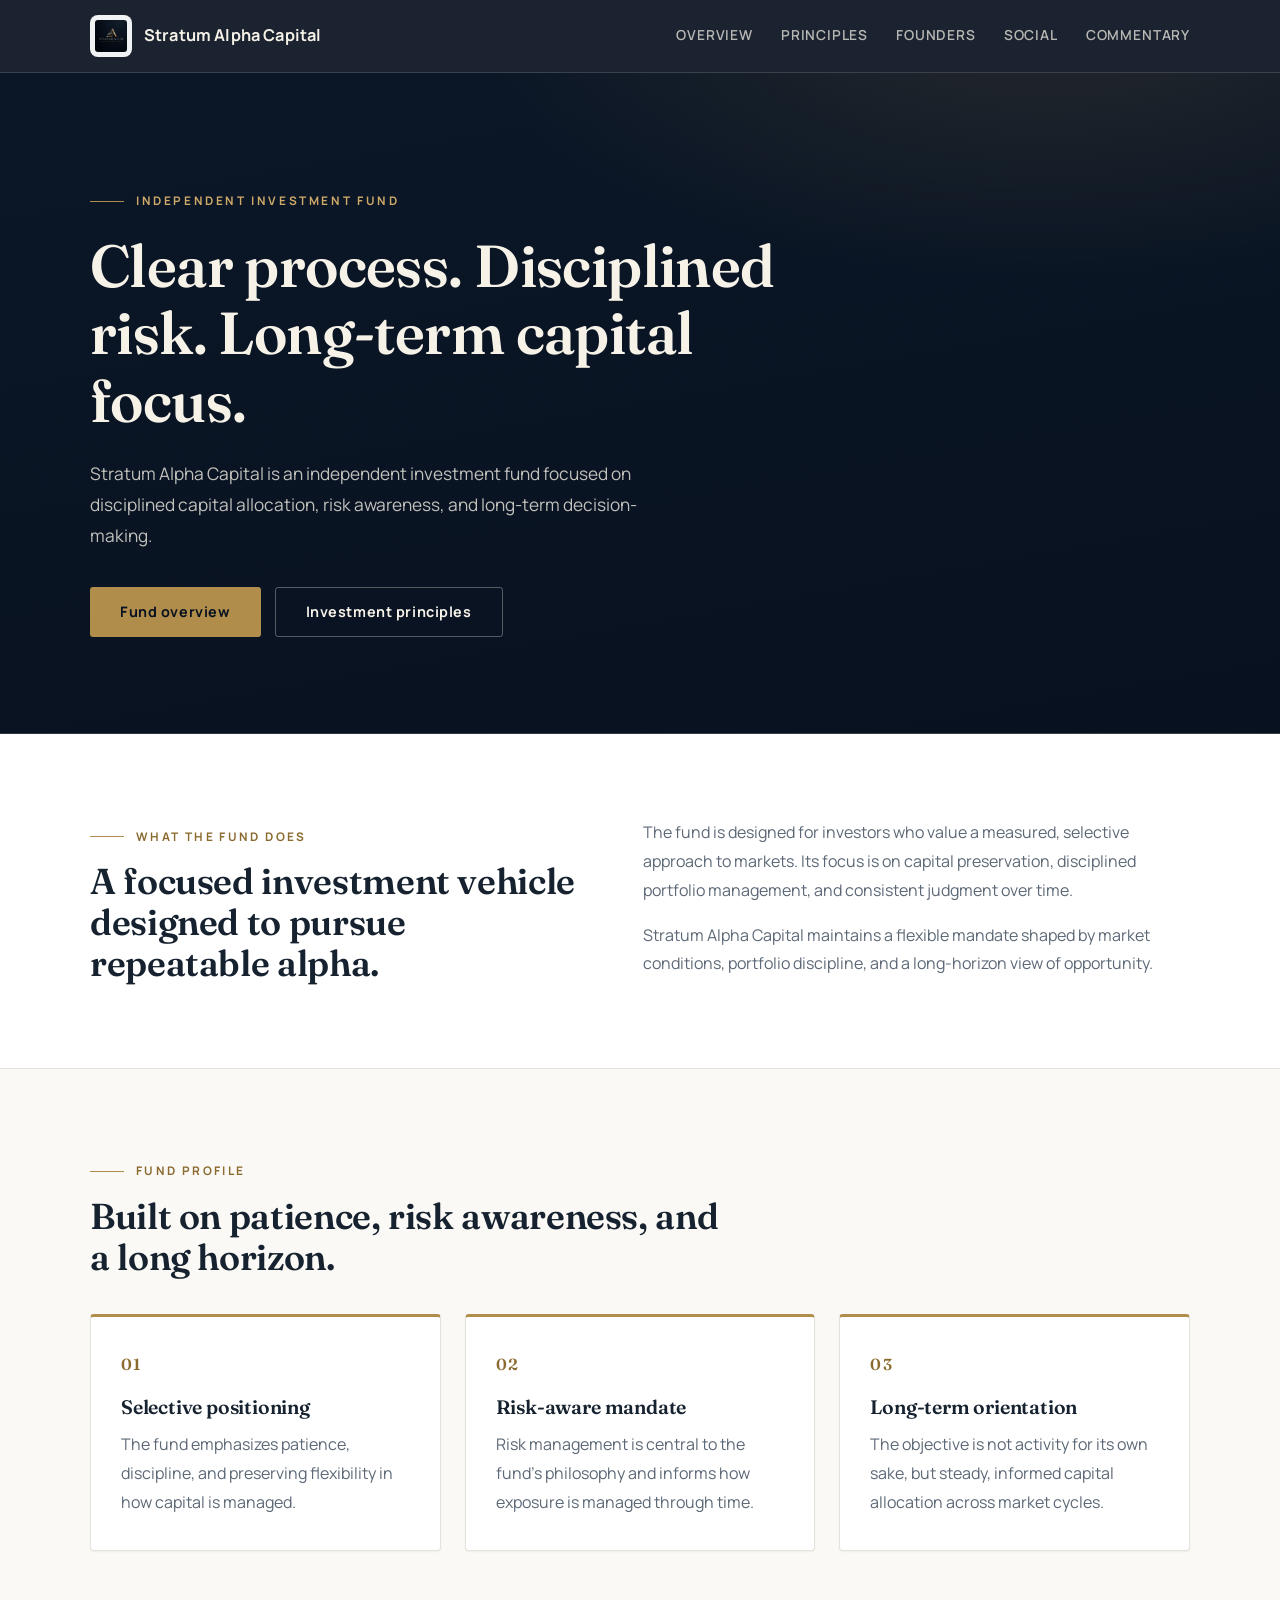
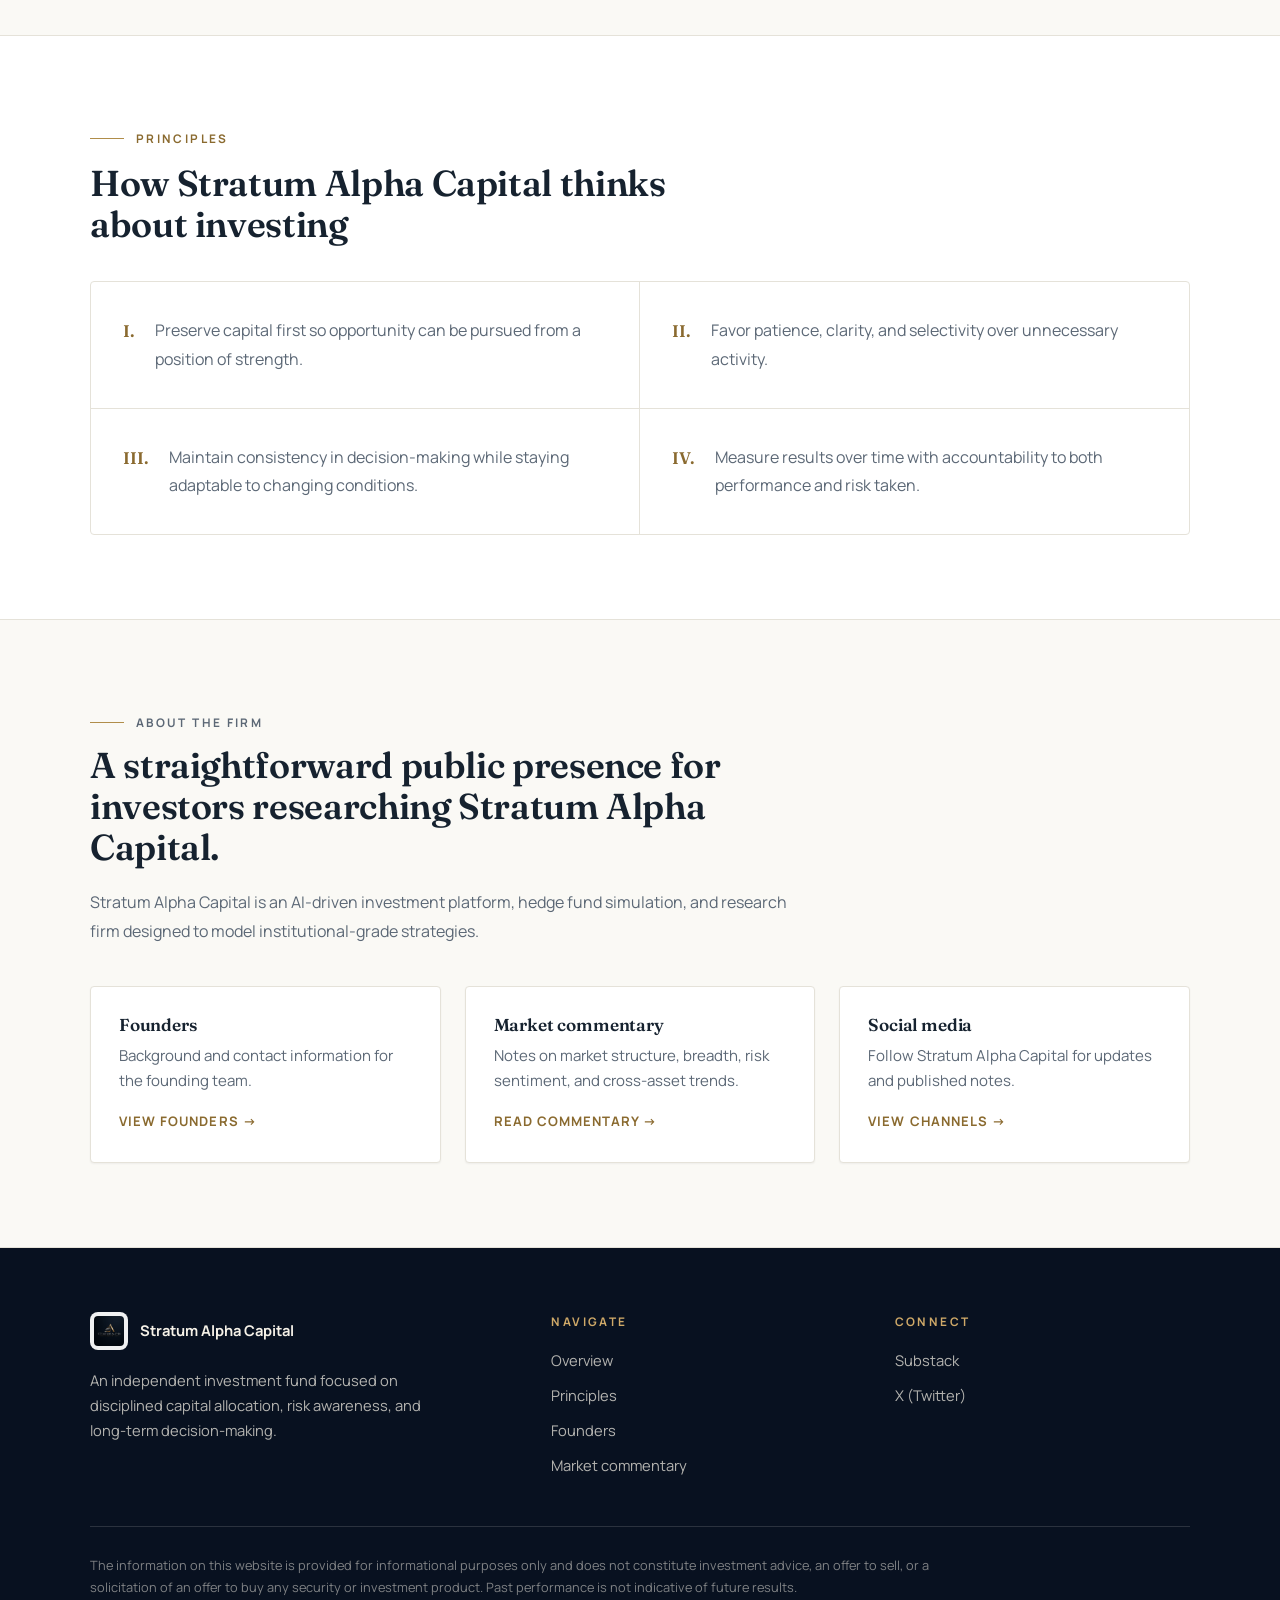
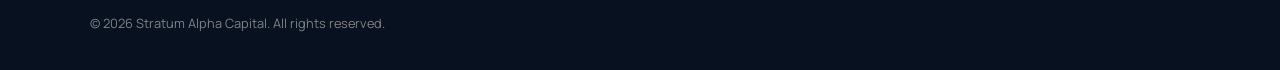
==== commit 42e66196: "Deduplicate footer links: move Market commentary to Navigate The Connect column listed both Market c" ====
--- a/index.html
+++ b/index.html
@@ -25,7 +25,7 @@
     href="https://fonts.googleapis.com/css2?family=Fraunces:wght@500;600;700&family=Manrope:wght@400;500;600;700&display=swap"
     rel="stylesheet"
   >
-  <link rel="stylesheet" href="styles.css">
+  <link rel="stylesheet" href="styles.css?v=2">
   <script type="application/ld+json">
     {
       "@context": "https://schema.org",
@@ -57,7 +57,7 @@
     <div class="container">
       <div class="hero-copy">
         <p class="eyebrow">Independent investment fund</p>
-        <h1>Clear process. Disciplined risk. Long&#8209;term capital focus.</h1>
+        <h1>Clear process. Disciplined risk. <span class="nowrap">Long-term</span> capital focus.</h1>
         <p class="lead">
           Stratum Alpha Capital is an independent investment fund focused on disciplined capital
           allocation, risk awareness, and long-term decision-making.
@@ -199,12 +199,12 @@
             <a href="#overview">Overview</a>
             <a href="#principles">Principles</a>
             <a href="founders.html">Founders</a>
+            <a href="blog.html">Market commentary</a>
           </div>
         </div>
         <div>
           <p class="footer-heading">Connect</p>
           <div class="footer-links">
-            <a href="blog.html">Market commentary</a>
             <a href="https://substack.com/@stratumalphacapital" target="_blank" rel="noopener noreferrer">Substack</a>
             <a href="https://x.com/StratumAlphaCap" target="_blank" rel="noopener noreferrer">X (Twitter)</a>
           </div>
--- a/styles.css
+++ b/styles.css
@@ -46,8 +46,13 @@
 }
 
 .container {
-  width: min(1100px, calc(100% - 48px));
+  width: calc(100% - 48px);
+  max-width: 1100px;
   margin: 0 auto;
+}
+
+.nowrap {
+  white-space: nowrap;
 }
 
 /* ---------- Header ---------- */
@@ -57,6 +62,7 @@
   top: 0;
   z-index: 20;
   background: rgba(8, 17, 32, 0.92);
+  -webkit-backdrop-filter: blur(10px);
   backdrop-filter: blur(10px);
   border-bottom: 1px solid var(--line-dark);
   color: #f6f2e8;
@@ -169,10 +175,12 @@
 }
 
 h1 {
+  font-size: 3rem;
   font-size: clamp(2.3rem, 5vw, 3.7rem);
 }
 
 h2 {
+  font-size: 2rem;
   font-size: clamp(1.6rem, 3vw, 2.25rem);
 }
 
@@ -623,6 +631,7 @@
 @media (max-width: 640px) {
   .container {
     width: calc(100% - 32px);
+    max-width: 1100px;
   }
 
   .hero-copy {
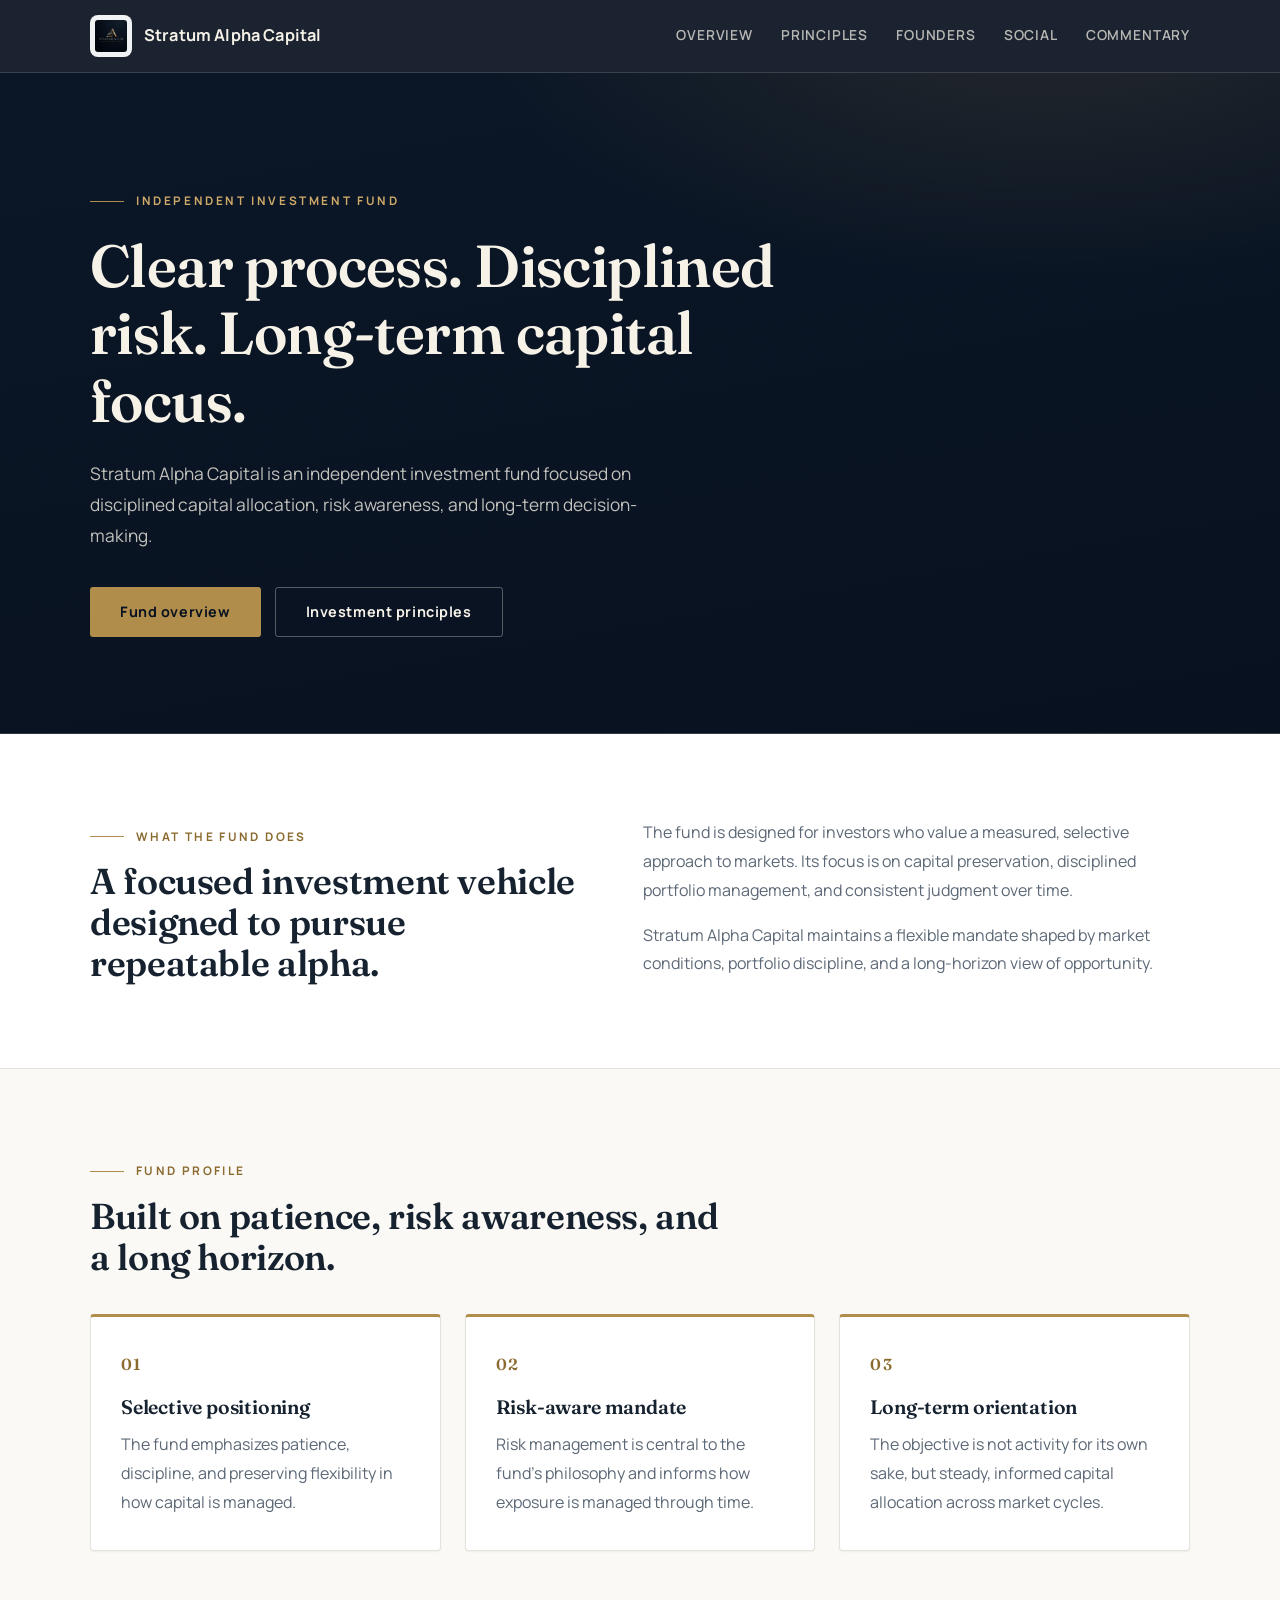
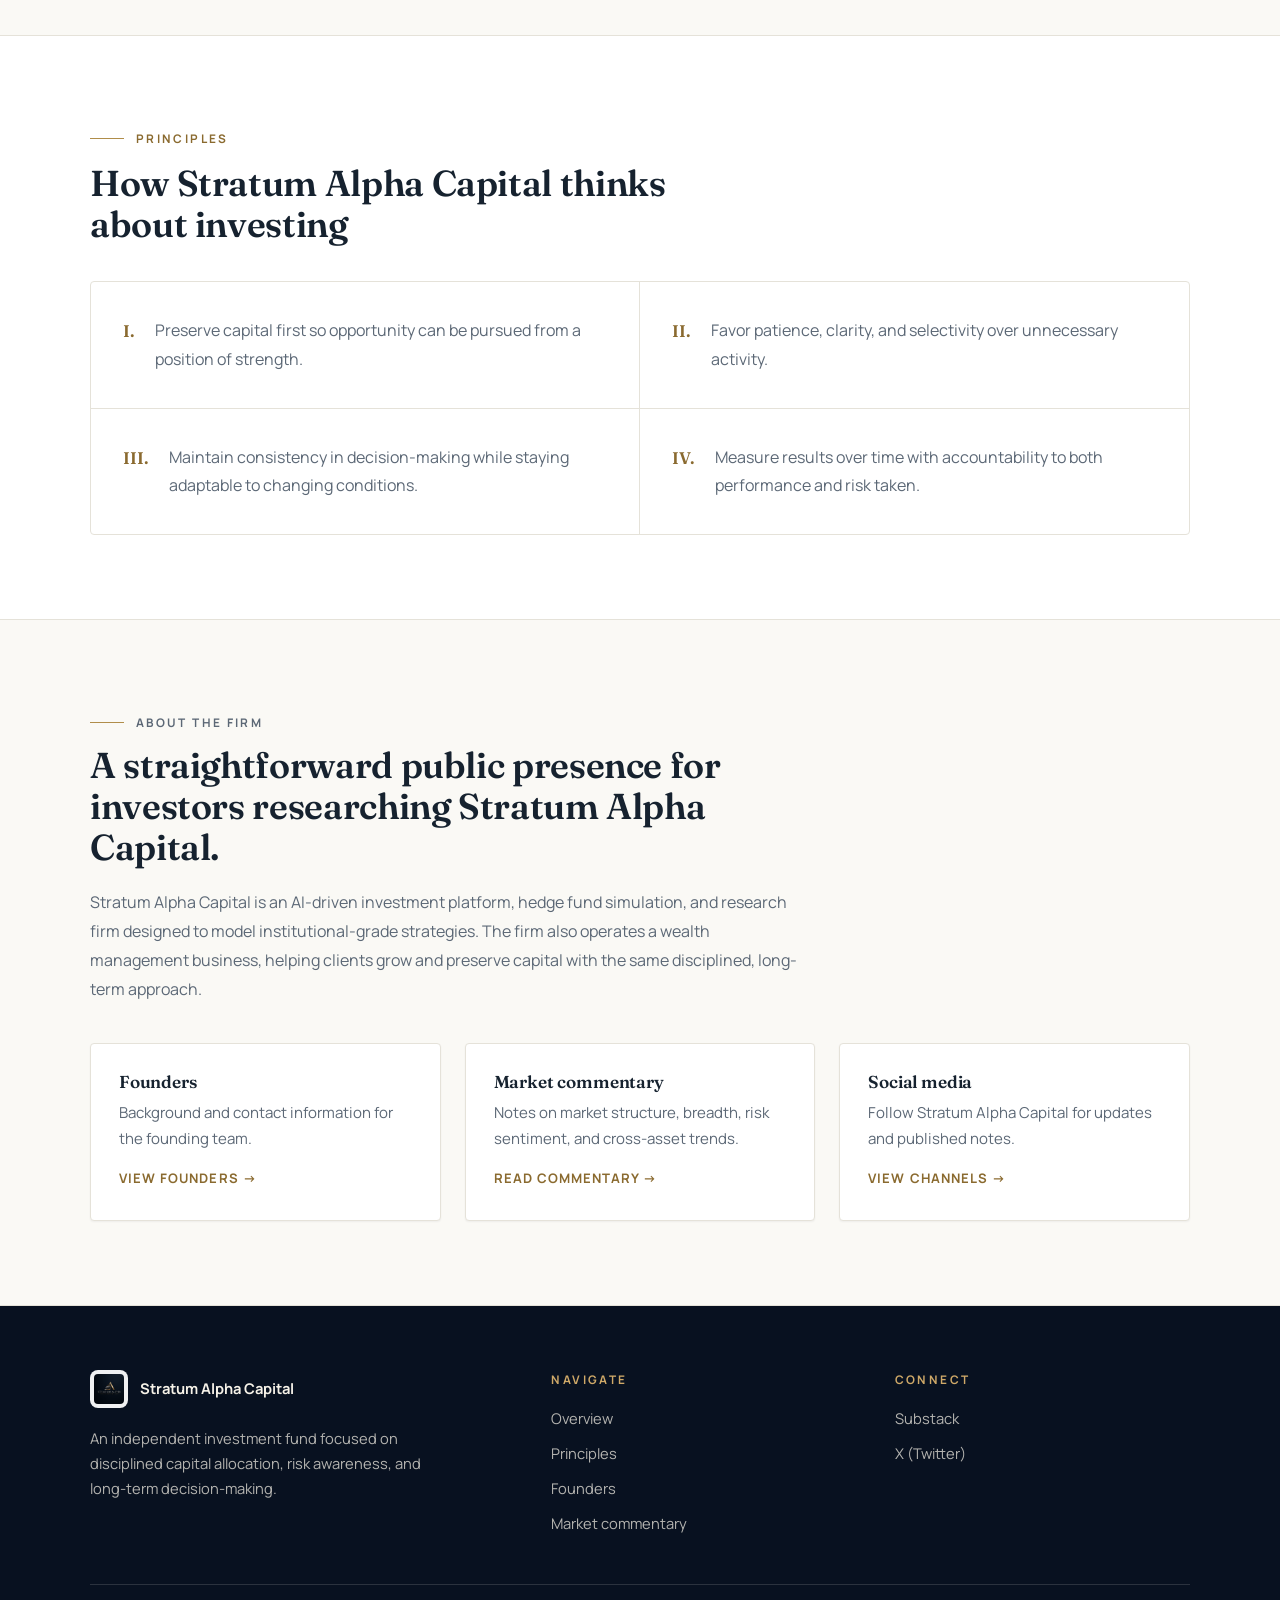
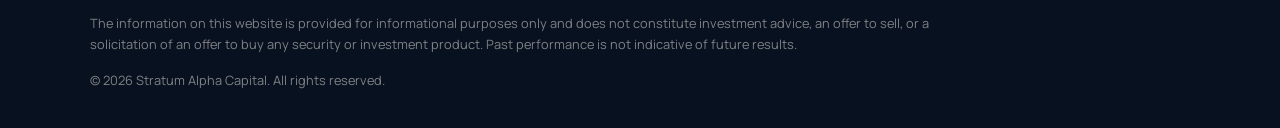
==== commit 8fb46587: "Mention wealth management business in the About the firm section Co-Authored-By: Claude Fable 5 <nor" ====
--- a/index.html
+++ b/index.html
@@ -18,7 +18,10 @@
   <meta property="og:type" content="website">
   <meta property="og:url" content="https://www.stratumalphacapital.com/">
   <link rel="canonical" href="https://www.stratumalphacapital.com/">
-  <link rel="icon" type="image/png" href="assets/stratum-alpha-capital-logo.png">
+  <link rel="icon" href="favicon.ico" sizes="48x48">
+  <link rel="icon" type="image/png" sizes="96x96" href="assets/favicon-96.png">
+  <link rel="icon" type="image/png" sizes="192x192" href="assets/favicon-192.png">
+  <link rel="apple-touch-icon" href="assets/apple-touch-icon.png">
   <link rel="preconnect" href="https://fonts.googleapis.com">
   <link rel="preconnect" href="https://fonts.gstatic.com" crossorigin>
   <link
@@ -32,6 +35,7 @@
       "@type": "Organization",
       "name": "Stratum Alpha Capital",
       "url": "https://www.stratumalphacapital.com/",
+      "logo": "https://www.stratumalphacapital.com/assets/stratum-alpha-capital-logo.png",
       "description": "A disciplined investment fund focused on research, risk management, and repeatable capital allocation."
     }
   </script>
@@ -156,7 +160,9 @@
           <h2>A straightforward public presence for investors researching Stratum Alpha Capital.</h2>
           <p style="margin-top: 20px;">
             Stratum Alpha Capital is an AI-driven investment platform, hedge fund simulation, and research
-            firm designed to model institutional-grade strategies.
+            firm designed to model institutional-grade strategies. The firm also operates a wealth
+            management business, helping clients grow and preserve capital with the same disciplined,
+            long-term approach.
           </p>
         </div>
         <div class="link-grid">
